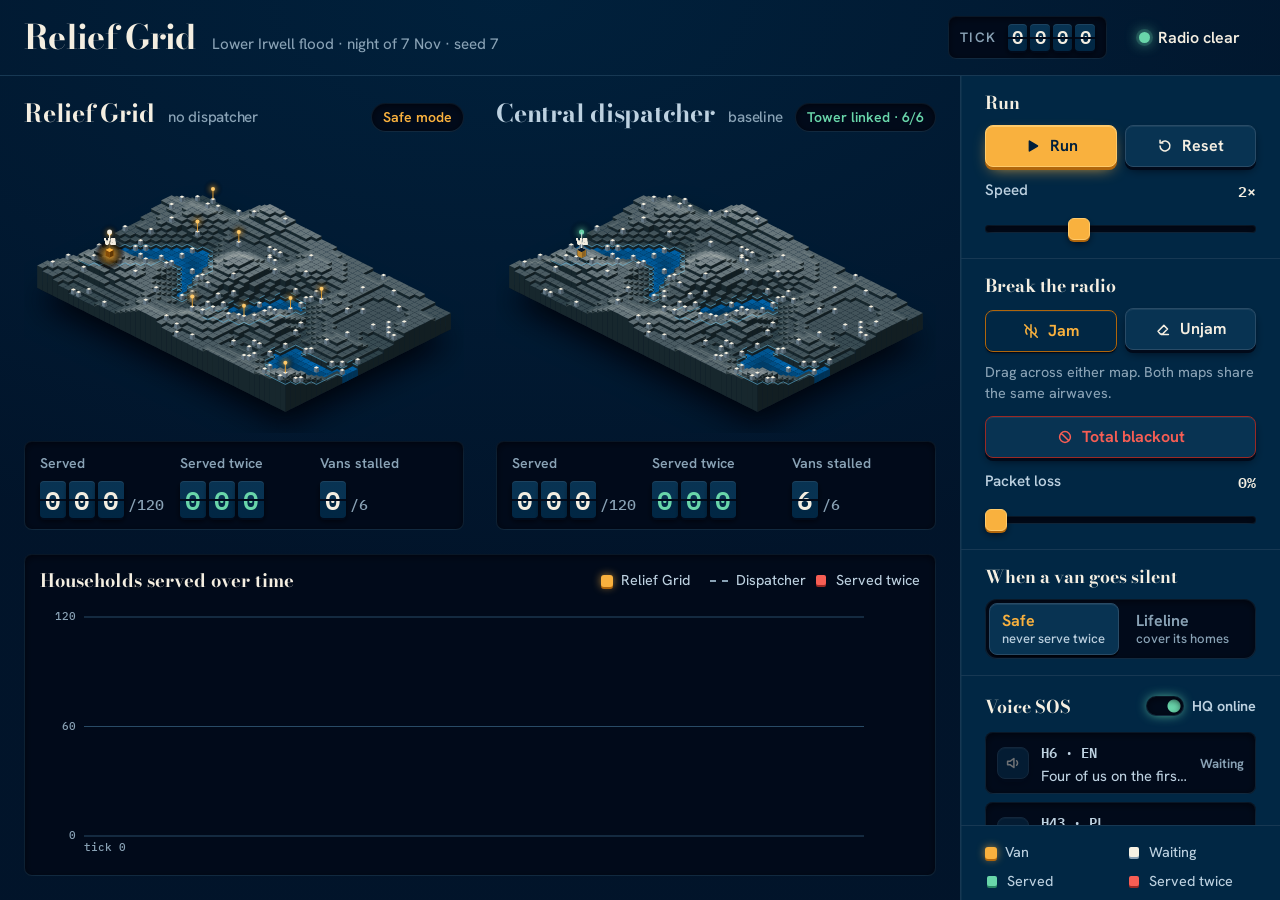
==== sim/index.html @ 95469092 "U1: night-atlas redesign, isometric relief-model maps, keycap controls Co-Authored-By: Claude Opus 5" ====
<!doctype html>
<html lang="en">
<head>
<meta charset="utf-8">
<meta name="viewport" content="width=device-width, initial-scale=1">
<title>Relief Grid</title>
<link rel="preconnect" href="https://fonts.googleapis.com">
<link rel="preconnect" href="https://fonts.gstatic.com" crossorigin>
<link rel="stylesheet" href="https://fonts.googleapis.com/css2?family=Bodoni+Moda:opsz,wght@6..96,600;6..96,700&family=Hanken+Grotesk:wght@400..700&family=IBM+Plex+Mono:wght@500;600&display=swap">
<link rel="stylesheet" href="style.css">
</head>
<body>
<svg width="0" height="0" style="position:absolute" aria-hidden="true">
  <symbol id="i-play" viewBox="0 0 20 20"><path d="M6 4.5v11l9-5.5z"/></symbol>
  <symbol id="i-pause" viewBox="0 0 20 20"><path d="M6 4.5v11M14 4.5v11"/></symbol>
  <symbol id="i-reset" viewBox="0 0 20 20"><path d="M4.5 10a5.5 5.5 0 1 0 1.6-3.9M4.5 3.5v3.2h3.2"/></symbol>
  <symbol id="i-jam" viewBox="0 0 20 20"><path d="M10 3v14M5.5 6.5a6 6 0 0 0 0 7M14.5 6.5a6 6 0 0 1 0 7M3 3l14 14"/></symbol>
  <symbol id="i-erase" viewBox="0 0 20 20"><path d="M8 16h8M4.5 12.5 11 6l4 4-5.5 5.5H7z"/></symbol>
  <symbol id="i-blackout" viewBox="0 0 20 20"><path d="M10 4a6 6 0 1 0 0 12 6 6 0 0 0 0-12zM5.8 5.8l8.4 8.4"/></symbol>
  <symbol id="i-voice" viewBox="0 0 20 20"><path d="M4 8v4h3l4 3V5L7 8zM14 7.5a3.5 3.5 0 0 1 0 5"/></symbol>
</svg>

<header class="bar">
  <div class="brand">
    <h1>Relief Grid</h1>
    <p class="plate">Lower Irwell flood · night of 7 Nov · <span id="seedLabel">seed 7</span></p>
  </div>
  <div class="clock" aria-live="off">
    <span class="clock-label">Tick</span>
    <span class="flap" id="flapT" data-digits="4"></span>
  </div>
  <div class="radio-state" id="radioState" data-state="ok">
    <span class="dot" aria-hidden="true"></span><span id="radioText">Radio clear</span>
  </div>
</header>

<main class="room">
  <section class="boards" aria-label="Side-by-side comparison">
    <figure class="board" data-side="ours">
      <figcaption>
        <h2>Relief Grid <span class="sub">no dispatcher</span></h2>
        <span class="chip" id="oursMode">Safe mode</span>
      </figcaption>
      <div class="stage"><canvas id="mapOurs" aria-label="Map: our vans, each deciding alone"></canvas></div>
      <dl class="readout">
        <div><dt>Served</dt><dd><span class="flap" id="oServed" data-digits="3"></span><span class="of">/120</span></dd></div>
        <div class="dbl"><dt>Served twice</dt><dd><span class="flap" id="oDouble" data-digits="3"></span></dd></div>
        <div><dt>Vans stalled</dt><dd><span class="flap" id="oIdle" data-digits="1"></span><span class="of">/6</span></dd></div>
      </dl>
    </figure>

    <figure class="board" data-side="dispatcher">
      <figcaption>
        <h2>Central dispatcher <span class="sub">baseline</span></h2>
        <span class="chip quiet" id="dispState">Tower linked</span>
      </figcaption>
      <div class="stage"><canvas id="mapDisp" aria-label="Map: dispatcher vans, waiting for orders from the base tower"></canvas></div>
      <dl class="readout">
        <div><dt>Served</dt><dd><span class="flap" id="dServed" data-digits="3"></span><span class="of">/120</span></dd></div>
        <div class="dbl"><dt>Served twice</dt><dd><span class="flap" id="dDouble" data-digits="3"></span></dd></div>
        <div><dt>Vans stalled</dt><dd><span class="flap" id="dIdle" data-digits="1"></span><span class="of">/6</span></dd></div>
      </dl>
    </figure>

    <figure class="trend">
      <figcaption>
        <h2>Households served over time</h2>
        <span class="trend-key"><i class="k van"></i>Relief Grid <i class="k disp"></i>Dispatcher <i class="k twice"></i>Served twice</span>
      </figcaption>
      <div class="trend-stage"><canvas id="trend" aria-label="Line chart of households served over time, both systems"></canvas></div>
    </figure>
  </section>

  <aside class="rail" aria-label="Controls">
    <section class="group">
      <h3>Run</h3>
      <div class="row">
        <button class="btn primary" id="btnPlay" aria-pressed="false"><svg><use href="#i-play"/></svg><span>Run</span></button>
        <button class="btn" id="btnReset"><svg><use href="#i-reset"/></svg><span>Reset</span></button>
      </div>
      <label class="field" for="speed">Speed <output id="speedOut">2×</output></label>
      <input type="range" id="speed" min="1" max="4" step="1" value="2">
    </section>

    <section class="group">
      <h3>Break the radio</h3>
      <div class="row tools" role="radiogroup" aria-label="Brush">
        <button class="btn tool" id="toolJam" role="radio" aria-checked="true"><svg><use href="#i-jam"/></svg><span>Jam</span></button>
        <button class="btn tool" id="toolErase" role="radio" aria-checked="false"><svg><use href="#i-erase"/></svg><span>Unjam</span></button>
      </div>
      <p class="hint">Drag across either map. Both maps share the same airwaves.</p>
      <button class="btn danger wide" id="btnBlackout" aria-pressed="false"><svg><use href="#i-blackout"/></svg><span>Total blackout</span></button>
      <label class="field" for="loss">Packet loss <output id="lossOut">0%</output></label>
      <input type="range" id="loss" min="0" max="100" step="5" value="0">
    </section>

    <section class="group">
      <h3>When a van goes silent</h3>
      <div class="seg" role="radiogroup" aria-label="Mode">
        <button role="radio" aria-checked="true" id="modeSafe">Safe<small>never serve twice</small></button>
        <button role="radio" aria-checked="false" id="modeLife">Lifeline<small>cover its homes</small></button>
      </div>
    </section>

    <section class="group grow">
      <div class="head-row">
        <h3>Voice SOS</h3>
        <button class="switch" id="hqSwitch" role="switch" aria-checked="true"><span>HQ online</span></button>
      </div>
      <ol class="sos" id="sosList"></ol>
    </section>

    <section class="group legend" aria-label="Legend">
      <ul>
        <li><i class="k van"></i>Van</li>
        <li><i class="k home"></i>Waiting</li>
        <li><i class="k done"></i>Served</li>
        <li><i class="k twice"></i>Served twice</li>
        <li><i class="k link"></i>Radio link</li>
        <li><i class="k jam"></i>Jammed</li>
      </ul>
    </section>
  </aside>
</main>

<script type="module" src="ui.js"></script>
</body>
</html>
---- sim/style.css ----
/* Relief Grid · night operations console
   World: a relief model of the flood lit on a night desk. Prussian-blue atlas paper, lantern amber,
   hardware you press (keycaps, rocker, recessed split-flap housings). DNA from our Lanterne site.
   Layout: two comparison boards side by side, a control rail on the right; stacks on narrow screens. */
:root {
  --night:     oklch(19% 0.052 252);
  --paper:     oklch(24% 0.064 248);
  --panel:     oklch(26.5% 0.068 247);
  --panel-2:   oklch(31% 0.072 246);
  --housing:   oklch(14.5% 0.04 252);
  --shade:     oklch(9% 0.03 252);
  --rule:      oklch(40% 0.06 244);
  --rule-2:    oklch(33% 0.062 246);
  --ink:       oklch(95% 0.018 85);
  --ink-2:     oklch(85% 0.03 240);
  --ink-3:     oklch(70% 0.04 240);
  --water:     oklch(49% 0.14 246);
  --water-hi:  oklch(74% 0.1 230);
  --land:      oklch(31% 0.03 225);
  --land-hi:   oklch(96% 0.02 90);
  --amber:     oklch(81% 0.15 75);
  --amber-2:   oklch(87% 0.13 80);
  --amber-lo:  oklch(58% 0.13 62);
  --amber-ink: oklch(23% 0.07 245);
  --served:    oklch(80% 0.12 165);
  --danger:    oklch(68% 0.19 27);
  --danger-lo: oklch(46% 0.15 27);
  --link:      oklch(88% 0.06 220);
  --focus:     oklch(86% 0.16 80);

  --font-display: "Bodoni Moda", "Didot", ui-serif, serif;
  --font-ui: "Hanken Grotesk", system-ui, sans-serif;
  --font-data: "IBM Plex Mono", ui-monospace, Consolas, monospace;

  --space-1: 4px; --space-2: 8px; --space-3: 12px; --space-4: 16px; --space-5: 24px; --space-6: 32px;
  --radius: 8px;
  --ease-out: cubic-bezier(0.16, 1, 0.3, 1);
  --key-edge: 0 3px 0 var(--housing), 0 5px 12px -4px var(--shade);
  --key-edge-down: 0 1px 0 var(--housing), 0 2px 4px -2px var(--shade);
  --well: inset 0 2px 8px var(--shade), inset 0 0 0 1px var(--rule-2);
  color-scheme: dark;
}

* { box-sizing: border-box; }
html, body { height: 100%; overflow-x: clip; }
body {
  margin: 0;
  background: radial-gradient(120% 90% at 40% 0%, var(--paper), var(--night) 70%) fixed, var(--night);
  color: var(--ink);
  font: 450 16px/1.45 var(--font-ui);
  font-variant-numeric: tabular-nums;
  display: grid;
  grid-template-rows: auto 1fr;
  -webkit-font-smoothing: antialiased;
}
::selection { background: var(--amber); color: var(--amber-ink); }
:focus-visible { outline: 2px solid var(--focus); outline-offset: 3px; }
* { scrollbar-color: var(--rule) transparent; scrollbar-width: thin; }
h1, h2, h3 { margin: 0; font-style: normal; text-wrap: balance; }

/* ── Top bar ─────────────────────────────── */
.bar {
  display: flex; align-items: center; gap: var(--space-6);
  padding: var(--space-4) var(--space-5);
  border-bottom: 1px solid var(--rule-2);
}
.brand { display: flex; align-items: baseline; gap: var(--space-2) var(--space-4); flex-wrap: wrap; margin-right: auto; min-width: 0; }
.brand h1 { font: 700 2.1rem/1 var(--font-display); letter-spacing: -0.02em; }
.plate { margin: 0; color: var(--ink-3); font-size: 0.95rem; }
.clock {
  display: flex; align-items: center; gap: var(--space-3);
  padding: var(--space-2) var(--space-3); border-radius: var(--radius);
  background: var(--housing); box-shadow: var(--well);
}
.clock-label { color: var(--ink-3); font-size: 0.85rem; font-weight: 600; letter-spacing: 0.08em; text-transform: uppercase; }
.radio-state { display: flex; align-items: center; gap: var(--space-2); font-weight: 600; min-width: 13ch; }
/* A lamp, lit from inside. */
.radio-state .dot { width: 11px; height: 11px; border-radius: 50%; background: var(--served); box-shadow: 0 0 0 3px oklch(80% 0.12 165 / 0.18), 0 0 14px var(--served); }
.radio-state[data-state="jam"] .dot { background: var(--amber); box-shadow: 0 0 0 3px oklch(81% 0.15 75 / 0.2), 0 0 14px var(--amber); }
.radio-state[data-state="dead"] .dot { background: var(--danger); box-shadow: 0 0 0 3px oklch(68% 0.19 27 / 0.25), 0 0 14px var(--danger); }

/* ── Split-flap numerals: hinged tiles in a recessed housing ── */
.flap { display: inline-flex; gap: 3px; font: 600 1.6rem/1 var(--font-data); perspective: 6em; }
.flap b {
  position: relative; display: inline-grid; place-items: center;
  width: 1.02em; height: 1.42em; border-radius: 4px; font-weight: 600;
  color: var(--ink);
  background: linear-gradient(var(--panel-2) 0 50%, var(--panel) 50% 100%);
  box-shadow: inset 0 1px 0 oklch(100% 0 0 / 0.08), 0 2px 0 var(--housing), 0 3px 6px var(--shade);
  transform-origin: 50% 50%;
}
.flap b::after { content: ""; position: absolute; left: 0; right: 0; top: calc(50% - 1px); height: 2px; background: var(--housing); }
.flap b.turn { animation: flip 300ms var(--ease-out); }
@keyframes flip {
  0%   { transform: rotateX(80deg); filter: brightness(0.55); }
  100% { transform: rotateX(0); filter: brightness(1); }
}
.clock .flap { font-size: 1.2rem; }

/* ── Room layout ─────────────────────────── */
.room { display: grid; grid-template-columns: minmax(0, 1fr) 320px; min-height: 0; }
.boards {
  display: grid; grid-template-columns: repeat(2, minmax(0, 1fr));
  grid-template-rows: auto minmax(170px, 1fr);
  gap: var(--space-5) var(--space-6); padding: var(--space-5); min-height: 0;
}
.board { margin: 0; display: flex; flex-direction: column; gap: var(--space-2); min-width: 0; }
.board figcaption { display: flex; align-items: baseline; justify-content: space-between; gap: var(--space-3); flex-wrap: wrap; }
.board h2 { font: 700 1.55rem/1.1 var(--font-display); letter-spacing: -0.01em; }
.board h2 .sub { font: 500 0.95rem var(--font-ui); color: var(--ink-3); margin-left: var(--space-2); }
.board[data-side="dispatcher"] h2 { color: var(--ink-2); }

.chip {
  font-weight: 600; font-size: 0.88rem; white-space: nowrap;
  padding: 4px 12px; border-radius: 999px;
  background: var(--housing); box-shadow: var(--well); color: var(--amber);
}
.chip.quiet { color: var(--served); }
.chip.bad { color: var(--danger); }

/* The map is a relief model standing on the desk; the canvas draws its own depth. */
.stage { position: relative; aspect-ratio: 3 / 2; max-width: 100%; }
.stage canvas { display: block; width: 100%; height: 100%; cursor: crosshair; touch-action: none; }

.readout {
  display: grid; grid-template-columns: repeat(3, minmax(0, 1fr)); gap: var(--space-3); margin: 0;
  padding: var(--space-3) var(--space-4); border-radius: var(--radius);
  background: var(--housing); box-shadow: var(--well);
}
.readout div { display: flex; flex-direction: column; gap: var(--space-2); min-width: 0; }
.readout dt { color: var(--ink-3); font-size: 0.88rem; font-weight: 600; }
.readout dd { margin: 0; display: flex; align-items: baseline; gap: var(--space-1); }
.readout .of { font: 500 0.95rem var(--font-data); color: var(--ink-3); }
.readout .dbl dd .flap b { color: var(--served); }
.readout .dbl.hot dd .flap b { color: var(--danger); }

.trend {
  grid-column: 1 / -1; margin: 0; display: flex; flex-direction: column; gap: var(--space-3); min-height: 0;
  padding: var(--space-4); border-radius: var(--radius); background: var(--housing); box-shadow: var(--well);
}
.trend figcaption { display: flex; align-items: baseline; justify-content: space-between; gap: var(--space-3); flex-wrap: wrap; }
.trend h2 { font: 700 1.15rem/1.1 var(--font-display); }
.trend-key { display: flex; align-items: center; gap: var(--space-2); flex-wrap: wrap; color: var(--ink-2); font-size: 0.9rem; }
.trend-key .k { margin-left: var(--space-3); }
.trend-stage { flex: 1; min-height: 120px; }
.trend-stage canvas { display: block; width: 100%; height: 100%; }

/* ── Rail: the control desk ──────────────── */
.rail {
  border-left: 1px solid var(--rule-2);
  background: var(--panel);
  box-shadow: inset 1px 0 0 oklch(100% 0 0 / 0.04);
  display: flex; flex-direction: column; min-height: 0; overflow-y: auto;
}
.group { padding: var(--space-4) var(--space-5); border-bottom: 1px solid var(--rule-2); display: flex; flex-direction: column; gap: var(--space-3); }
.group.grow { flex: 1 1 0; min-height: 150px; overflow-y: auto; }
.group.legend { flex: none; }
.group h3 { font: 700 1.1rem/1.2 var(--font-display); }
.row { display: flex; gap: var(--space-2); }
.head-row { display: flex; align-items: center; justify-content: space-between; gap: var(--space-2); }
.hint { margin: 0; color: var(--ink-3); font-size: 0.9rem; }

/* Keycaps: raised, with a hard bottom edge; they travel down when pressed. */
.btn {
  display: inline-flex; align-items: center; justify-content: center; gap: var(--space-2);
  flex: 1; min-height: 42px; padding: 0 var(--space-3);
  font: 650 1rem/1 var(--font-ui); white-space: nowrap;
  color: var(--ink); background: var(--panel-2);
  border: 1px solid var(--rule); border-radius: var(--radius);
  box-shadow: inset 0 1px 0 oklch(100% 0 0 / 0.07), var(--key-edge);
  cursor: pointer;
  transition: transform 70ms var(--ease-out), box-shadow 70ms var(--ease-out), background-color 120ms var(--ease-out), color 120ms var(--ease-out);
}
.btn svg { width: 18px; height: 18px; fill: none; stroke: currentColor; stroke-width: 1.7; stroke-linecap: round; stroke-linejoin: round; }
.btn:hover { background: oklch(34% 0.074 246); }
.btn:active, .btn[aria-checked="true"], .btn[aria-pressed="true"] { transform: translateY(2px); box-shadow: inset 0 1px 0 oklch(100% 0 0 / 0.05), var(--key-edge-down); }
.btn:disabled { opacity: 0.45; cursor: not-allowed; transform: none; }
.btn.wide { flex: none; width: 100%; }
.btn.primary { background: var(--amber); color: var(--amber-ink); border-color: var(--amber-2); box-shadow: inset 0 1px 0 var(--amber-2), 0 3px 0 var(--amber-lo), 0 6px 16px -6px var(--amber); }
.btn.primary svg { fill: currentColor; }
.btn.primary:hover { background: var(--amber-2); }
.btn.primary[aria-pressed="true"] { box-shadow: inset 0 1px 0 var(--amber-2), 0 1px 0 var(--amber-lo), 0 0 18px -4px var(--amber); }
.btn.tool[aria-checked="true"] { color: var(--amber); border-color: var(--amber-lo); background: var(--panel); }
.btn.danger { color: var(--danger); border-color: var(--danger-lo); }
.btn.danger:hover { background: oklch(30% 0.08 20); }
.btn.danger[aria-pressed="true"] { background: var(--danger); color: var(--ink); border-color: var(--danger); box-shadow: 0 1px 0 var(--danger-lo), 0 0 20px -4px var(--danger); }

.field { display: flex; justify-content: space-between; color: var(--ink-2); font-size: 0.95rem; font-weight: 550; }
.field output { font: 600 0.95rem var(--font-data); color: var(--ink); }
/* Sliders: a recessed slot with a keycap knob. */
input[type="range"] { -webkit-appearance: none; appearance: none; width: 100%; height: 26px; margin: 0; background: transparent; cursor: pointer; }
input[type="range"]::-webkit-slider-runnable-track { height: 8px; border-radius: 99px; background: var(--housing); box-shadow: var(--well); }
input[type="range"]::-moz-range-track { height: 8px; border-radius: 99px; background: var(--housing); box-shadow: var(--well); }
input[type="range"]::-webkit-slider-thumb { -webkit-appearance: none; width: 22px; height: 22px; margin-top: -7px; border-radius: 6px; background: var(--amber); border: 1px solid var(--amber-2); box-shadow: 0 2px 0 var(--amber-lo), 0 4px 10px -2px var(--shade); }
input[type="range"]::-moz-range-thumb { width: 22px; height: 22px; border-radius: 6px; background: var(--amber); border: 1px solid var(--amber-2); box-shadow: 0 2px 0 var(--amber-lo); }

/* Mode: a rocker in a well; the chosen side stands up. */
.seg { display: grid; grid-template-columns: 1fr 1fr; gap: 4px; padding: 4px; border-radius: calc(var(--radius) + 4px); background: var(--housing); box-shadow: var(--well); }
.seg button {
  display: flex; flex-direction: column; align-items: flex-start; gap: 2px;
  padding: var(--space-2) var(--space-3); text-align: left; border-radius: var(--radius);
  font: 650 1rem/1.1 var(--font-ui); color: var(--ink-3);
  background: transparent; border: 1px solid transparent; cursor: pointer;
  transition: background-color 140ms var(--ease-out), color 140ms var(--ease-out), box-shadow 140ms var(--ease-out);
}
.seg small { font-weight: 500; font-size: 0.82rem; color: var(--ink-3); }
.seg button:hover { color: var(--ink-2); }
.seg button[aria-checked="true"] { background: var(--panel-2); border-color: var(--rule); color: var(--amber); box-shadow: inset 0 1px 0 oklch(100% 0 0 / 0.07), 0 2px 0 var(--shade); }
.seg button[aria-checked="true"] small { color: var(--ink-2); }

.switch {
  display: inline-flex; align-items: center; gap: var(--space-2);
  font: 650 0.9rem var(--font-ui); color: var(--ink-2);
  background: none; border: 0; cursor: pointer; padding: 4px 0;
}
.switch::before {
  content: ""; width: 38px; height: 20px; border-radius: 999px; flex: none;
  background: var(--housing) radial-gradient(circle at 10px 50%, var(--ink-3) 6px, transparent 7px);
  box-shadow: var(--well);
  transition: background 160ms var(--ease-out);
}
.switch[aria-checked="true"]::before { background: var(--housing) radial-gradient(circle at 28px 50%, var(--served) 6px, transparent 7px); box-shadow: var(--well), 0 0 12px -2px var(--served); }
.switch[aria-checked="false"] span { color: var(--danger); }

.sos { list-style: none; margin: 0; padding: 0; display: flex; flex-direction: column; gap: var(--space-2); }
.sos li {
  display: grid; grid-template-columns: auto minmax(0, 1fr) auto; align-items: center; gap: var(--space-2) var(--space-3);
  padding: var(--space-2) var(--space-3); border-radius: var(--radius);
  background: var(--housing); box-shadow: var(--well);
}
.sos .who { font: 600 0.88rem var(--font-data); color: var(--ink-2); }
.sos .line { display: block; font-size: 0.92rem; color: var(--ink-2); overflow: hidden; text-overflow: ellipsis; white-space: nowrap; }
.sos .state { font-weight: 650; font-size: 0.82rem; white-space: nowrap; }
.sos .state[data-s="waiting"] { color: var(--ink-3); }
.sos .state[data-s="carried"] { color: var(--amber); }
.sos .state[data-s="at_hq"] { color: var(--link); }
.sos .state[data-s="replied"] { color: var(--served); }
.sos .play { width: 32px; height: 32px; padding: 0; flex: none; min-height: 0; }
.sos .empty { grid-template-columns: 1fr; color: var(--ink-3); background: none; box-shadow: none; padding: 0; }

.legend ul { list-style: none; margin: 0; padding: 0; display: grid; grid-template-columns: 1fr 1fr; gap: var(--space-2) var(--space-3); font-size: 0.9rem; color: var(--ink-2); }
.legend li { display: flex; align-items: center; gap: var(--space-2); }
.k { width: 14px; height: 14px; flex: none; display: inline-block; }
/* Legend swatches are tiny blocks, matching the extruded marks on the map. */
.k.van { width: 12px; height: 12px; border-radius: 3px; background: var(--amber); box-shadow: 0 2px 0 var(--amber-lo), 0 0 10px -1px var(--amber); }
.k.home, .k.done, .k.twice { width: 10px; height: 10px; margin: 1px 2px 3px; border-radius: 2px; }
.k.home { background: var(--land-hi); box-shadow: 0 2px 0 var(--ink-3); }
.k.done { background: var(--served); box-shadow: 0 2px 0 oklch(55% 0.1 165); }
.k.twice { background: var(--danger); box-shadow: 0 2px 0 var(--danger-lo); }
.k.link { height: 0; border-top: 2px dashed var(--link); }
.k.disp { height: 0; border-top: 2px dashed var(--ink-3); width: 18px; }
.k.jam { border-radius: 3px; background: var(--danger-lo); box-shadow: inset 0 0 0 1px var(--danger); }

/* ── Narrow screens: stack ───────────────── */
@media (max-width: 1100px) {
  .room { grid-template-columns: minmax(0, 1fr); }
  .rail { border-left: 0; border-top: 1px solid var(--rule-2); overflow: visible; }
  html, body { height: auto; }
  .boards { grid-template-rows: none; min-height: auto; }
  .trend-stage { flex: none; height: 200px; }
}
@media (max-width: 760px) {
  .boards { grid-template-columns: minmax(0, 1fr); padding: var(--space-4); }
  .bar { flex-wrap: wrap; gap: var(--space-3); padding: var(--space-3) var(--space-4); }
  .brand h1 { font-size: 1.8rem; }
  .group { padding: var(--space-4); }
  .flap { font-size: 1.3rem; }
  .readout { padding: var(--space-3); gap: var(--space-2); grid-template-columns: 1.3fr 1fr 0.7fr; }
  .readout .flap { font-size: 1.05rem; gap: 2px; }
  .readout .of { font-size: 0.8rem; }
}
@media (prefers-reduced-motion: reduce) {
  .flap b.turn { animation: none; }
  * { transition-duration: 1ms !important; }
}
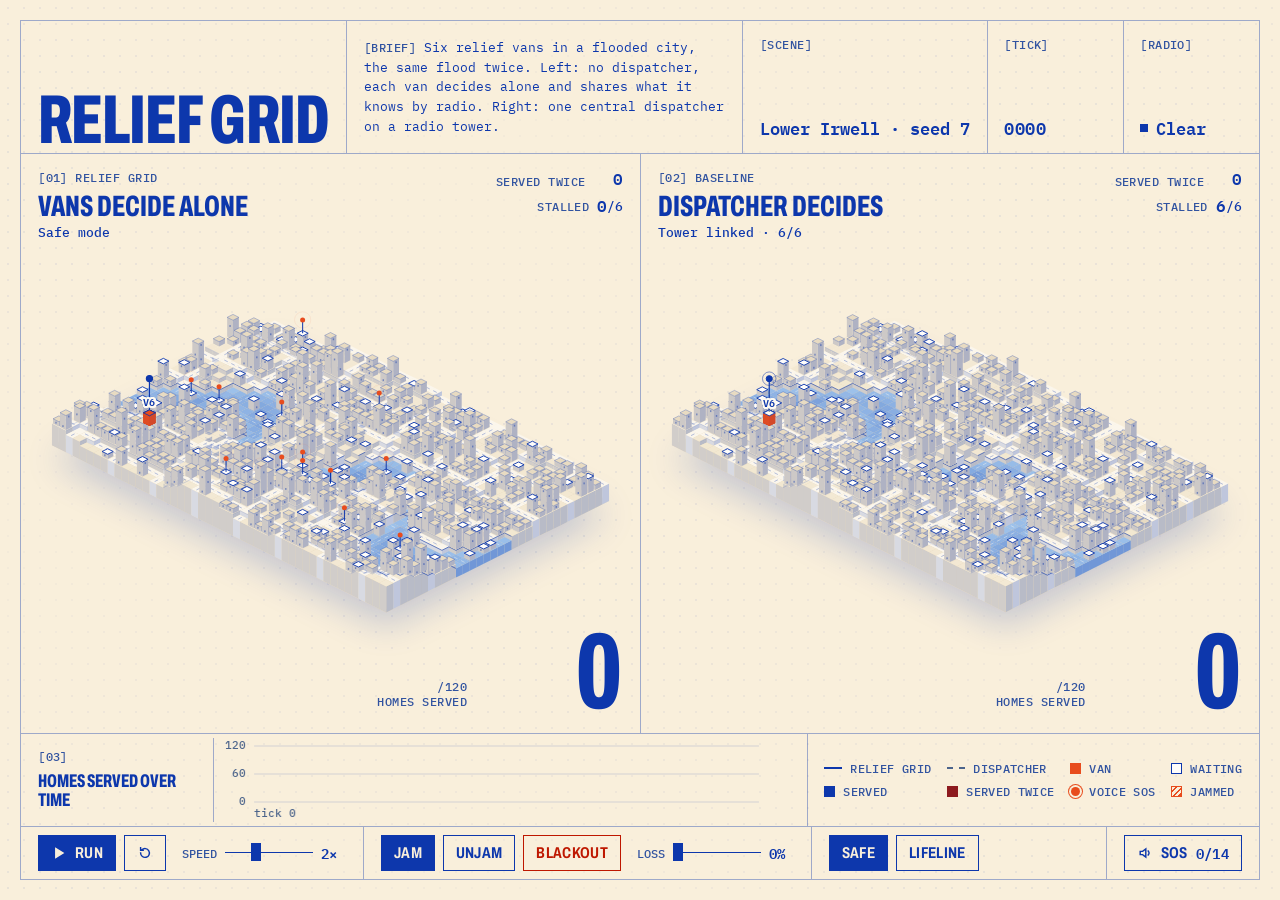
==== commit 9288e76d: "U1: ops-sheet redesign on cream paper, city map in ink - One printed sheet of hairline cells: wordma" ====
--- a/sim/index.html
+++ b/sim/index.html
@@ -6,7 +6,7 @@
 <title>Relief Grid</title>
 <link rel="preconnect" href="https://fonts.googleapis.com">
 <link rel="preconnect" href="https://fonts.gstatic.com" crossorigin>
-<link rel="stylesheet" href="https://fonts.googleapis.com/css2?family=Bodoni+Moda:opsz,wght@6..96,600;6..96,700&family=Hanken+Grotesk:wght@400..700&family=IBM+Plex+Mono:wght@500;600&display=swap">
+<link rel="stylesheet" href="https://fonts.googleapis.com/css2?family=Archivo:wdth,wght@62..125,400..800&family=IBM+Plex+Mono:wght@400;500;600&display=swap">
 <link rel="stylesheet" href="style.css">
 </head>
 <body>
@@ -14,114 +14,102 @@
   <symbol id="i-play" viewBox="0 0 20 20"><path d="M6 4.5v11l9-5.5z"/></symbol>
   <symbol id="i-pause" viewBox="0 0 20 20"><path d="M6 4.5v11M14 4.5v11"/></symbol>
   <symbol id="i-reset" viewBox="0 0 20 20"><path d="M4.5 10a5.5 5.5 0 1 0 1.6-3.9M4.5 3.5v3.2h3.2"/></symbol>
-  <symbol id="i-jam" viewBox="0 0 20 20"><path d="M10 3v14M5.5 6.5a6 6 0 0 0 0 7M14.5 6.5a6 6 0 0 1 0 7M3 3l14 14"/></symbol>
-  <symbol id="i-erase" viewBox="0 0 20 20"><path d="M8 16h8M4.5 12.5 11 6l4 4-5.5 5.5H7z"/></symbol>
-  <symbol id="i-blackout" viewBox="0 0 20 20"><path d="M10 4a6 6 0 1 0 0 12 6 6 0 0 0 0-12zM5.8 5.8l8.4 8.4"/></symbol>
   <symbol id="i-voice" viewBox="0 0 20 20"><path d="M4 8v4h3l4 3V5L7 8zM14 7.5a3.5 3.5 0 0 1 0 5"/></symbol>
 </svg>
 
-<header class="bar">
-  <div class="brand">
-    <h1>Relief Grid</h1>
-    <p class="plate">Lower Irwell flood · night of 7 Nov · <span id="seedLabel">seed 7</span></p>
-  </div>
-  <div class="clock" aria-live="off">
-    <span class="clock-label">Tick</span>
-    <span class="flap" id="flapT" data-digits="4"></span>
-  </div>
-  <div class="radio-state" id="radioState" data-state="ok">
-    <span class="dot" aria-hidden="true"></span><span id="radioText">Radio clear</span>
-  </div>
-</header>
+<canvas id="bg" aria-hidden="true"></canvas>
 
-<main class="room">
-  <section class="boards" aria-label="Side-by-side comparison">
-    <figure class="board" data-side="ours">
-      <figcaption>
-        <h2>Relief Grid <span class="sub">no dispatcher</span></h2>
-        <span class="chip" id="oursMode">Safe mode</span>
-      </figcaption>
-      <div class="stage"><canvas id="mapOurs" aria-label="Map: our vans, each deciding alone"></canvas></div>
-      <dl class="readout">
-        <div><dt>Served</dt><dd><span class="flap" id="oServed" data-digits="3"></span><span class="of">/120</span></dd></div>
-        <div class="dbl"><dt>Served twice</dt><dd><span class="flap" id="oDouble" data-digits="3"></span></dd></div>
-        <div><dt>Vans stalled</dt><dd><span class="flap" id="oIdle" data-digits="1"></span><span class="of">/6</span></dd></div>
-      </dl>
-    </figure>
+<!-- One printed sheet of hairline cells: masthead, two maps of the same flood, the trend, the controls. -->
+<div class="sheet">
+  <header class="mast">
+    <h1 class="mark" id="mark">Relief Grid</h1>
+    <p class="brief"><span class="tag">[Brief]</span> Six relief vans in a flooded city, the same flood twice. Left: no dispatcher, each van decides alone and shares what it knows by radio. Right: one central dispatcher on a radio tower.</p>
+    <dl class="meta">
+      <div><dt class="tag">[Scene]</dt><dd>Lower Irwell · <span id="seedLabel">seed 7</span></dd></div>
+      <div><dt class="tag">[Tick]</dt><dd><span class="flap" id="flapT" data-digits="4"></span></dd></div>
+      <div><dt class="tag">[Radio]</dt><dd class="radio-state" id="radioState" data-state="ok"><span class="dot" aria-hidden="true"></span><span id="radioText">Clear</span></dd></div>
+    </dl>
+  </header>
 
-    <figure class="board" data-side="dispatcher">
-      <figcaption>
-        <h2>Central dispatcher <span class="sub">baseline</span></h2>
-        <span class="chip quiet" id="dispState">Tower linked</span>
-      </figcaption>
-      <div class="stage"><canvas id="mapDisp" aria-label="Map: dispatcher vans, waiting for orders from the base tower"></canvas></div>
-      <dl class="readout">
-        <div><dt>Served</dt><dd><span class="flap" id="dServed" data-digits="3"></span><span class="of">/120</span></dd></div>
-        <div class="dbl"><dt>Served twice</dt><dd><span class="flap" id="dDouble" data-digits="3"></span></dd></div>
-        <div><dt>Vans stalled</dt><dd><span class="flap" id="dIdle" data-digits="1"></span><span class="of">/6</span></dd></div>
-      </dl>
-    </figure>
-
-    <figure class="trend">
-      <figcaption>
-        <h2>Households served over time</h2>
-        <span class="trend-key"><i class="k van"></i>Relief Grid <i class="k disp"></i>Dispatcher <i class="k twice"></i>Served twice</span>
-      </figcaption>
-      <div class="trend-stage"><canvas id="trend" aria-label="Line chart of households served over time, both systems"></canvas></div>
-    </figure>
-  </section>
-
-  <aside class="rail" aria-label="Controls">
-    <section class="group">
-      <h3>Run</h3>
-      <div class="row">
-        <button class="btn primary" id="btnPlay" aria-pressed="false"><svg><use href="#i-play"/></svg><span>Run</span></button>
-        <button class="btn" id="btnReset"><svg><use href="#i-reset"/></svg><span>Reset</span></button>
-      </div>
-      <label class="field" for="speed">Speed <output id="speedOut">2×</output></label>
-      <input type="range" id="speed" min="1" max="4" step="1" value="2">
+  <main class="plate" aria-label="Side-by-side comparison">
+    <section class="board" data-side="ours">
+      <canvas id="mapOurs" aria-label="City map: our vans, each deciding alone"></canvas>
+      <header class="annot tl">
+        <p class="tag">[01] Relief Grid</p>
+        <h2>Vans decide alone</h2>
+        <p class="state" id="oursMode">Safe mode</p>
+      </header>
+      <p class="annot tr small-tally">
+        <span class="dbl"><span class="tag">Served twice</span> <span class="flap" id="oDouble" data-digits="3" data-pad=" "></span></span>
+        <span><span class="tag">Stalled</span> <span class="flap" id="oIdle" data-digits="1"></span>/6</span>
+      </p>
+      <p class="annot br tally"><span class="flap big" id="oServed" data-digits="3" data-pad=" "></span><span class="unit">/120<br>homes served</span></p>
     </section>
 
-    <section class="group">
-      <h3>Break the radio</h3>
-      <div class="row tools" role="radiogroup" aria-label="Brush">
-        <button class="btn tool" id="toolJam" role="radio" aria-checked="true"><svg><use href="#i-jam"/></svg><span>Jam</span></button>
-        <button class="btn tool" id="toolErase" role="radio" aria-checked="false"><svg><use href="#i-erase"/></svg><span>Unjam</span></button>
-      </div>
-      <p class="hint">Drag across either map. Both maps share the same airwaves.</p>
-      <button class="btn danger wide" id="btnBlackout" aria-pressed="false"><svg><use href="#i-blackout"/></svg><span>Total blackout</span></button>
-      <label class="field" for="loss">Packet loss <output id="lossOut">0%</output></label>
-      <input type="range" id="loss" min="0" max="100" step="5" value="0">
+    <section class="board" data-side="dispatcher">
+      <canvas id="mapDisp" aria-label="City map: dispatcher vans, waiting for orders from the base tower"></canvas>
+      <header class="annot tl">
+        <p class="tag">[02] Baseline</p>
+        <h2>Dispatcher decides</h2>
+        <p class="state" id="dispState">Tower linked</p>
+      </header>
+      <p class="annot tr small-tally">
+        <span class="dbl"><span class="tag">Served twice</span> <span class="flap" id="dDouble" data-digits="3" data-pad=" "></span></span>
+        <span><span class="tag">Stalled</span> <span class="flap" id="dIdle" data-digits="1"></span>/6</span>
+      </p>
+      <p class="annot br tally"><span class="flap big" id="dServed" data-digits="3" data-pad=" "></span><span class="unit">/120<br>homes served</span></p>
     </section>
+  </main>
 
-    <section class="group">
-      <h3>When a van goes silent</h3>
-      <div class="seg" role="radiogroup" aria-label="Mode">
-        <button role="radio" aria-checked="true" id="modeSafe">Safe<small>never serve twice</small></button>
-        <button role="radio" aria-checked="false" id="modeLife">Lifeline<small>cover its homes</small></button>
-      </div>
-    </section>
+  <figure class="trend">
+    <figcaption><span class="tag">[03]</span> Homes served over time</figcaption>
+    <canvas id="trend" aria-label="Line chart of homes served over time, both systems"></canvas>
+    <ul class="legend" aria-label="Legend">
+      <li><i class="k line-ours"></i>Relief Grid</li>
+      <li><i class="k line-disp"></i>Dispatcher</li>
+      <li><i class="k van"></i>Van</li>
+      <li><i class="k home"></i>Waiting</li>
+      <li><i class="k done"></i>Served</li>
+      <li><i class="k twice"></i>Served twice</li>
+      <li><i class="k lamp"></i>Voice SOS</li>
+      <li><i class="k jam"></i>Jammed</li>
+    </ul>
+  </figure>
 
-    <section class="group grow">
-      <div class="head-row">
-        <h3>Voice SOS</h3>
-        <button class="switch" id="hqSwitch" role="switch" aria-checked="true"><span>HQ online</span></button>
-      </div>
-      <ol class="sos" id="sosList"></ol>
-    </section>
+  <nav class="strip" aria-label="Controls">
+    <div class="cell">
+      <span class="tag">[Run]</span>
+      <button class="key lead" id="btnPlay" aria-pressed="false"><svg><use href="#i-play"/></svg><span>Run</span><kbd>Space</kbd></button>
+      <button class="key" id="btnReset" aria-label="Reset"><svg><use href="#i-reset"/></svg><kbd>R</kbd></button>
+      <label class="slide" for="speed">Speed <input type="range" id="speed" min="1" max="4" step="1" value="2"><output id="speedOut">2×</output></label>
+    </div>
+    <div class="cell" role="radiogroup" aria-label="Brush: drag across either map">
+      <span class="tag">[Radio]</span>
+      <button class="key" id="toolJam" role="radio" aria-checked="true">Jam<kbd>J</kbd></button>
+      <button class="key" id="toolErase" role="radio" aria-checked="false">Unjam<kbd>E</kbd></button>
+      <button class="key danger" id="btnBlackout" aria-pressed="false"><span>Blackout</span><kbd>B</kbd></button>
+      <label class="slide" for="loss">Loss <input type="range" id="loss" min="0" max="100" step="5" value="0"><output id="lossOut">0%</output></label>
+    </div>
+    <div class="cell" role="radiogroup" aria-label="When a van goes silent">
+      <span class="tag">[Silent van]</span>
+      <button class="key" role="radio" aria-checked="true" id="modeSafe" title="Never serve twice; a silent van's homes wait">Safe</button>
+      <button class="key" role="radio" aria-checked="false" id="modeLife" title="Cover a silent van's homes; some may be served twice">Lifeline</button>
+    </div>
+    <div class="cell">
+      <span class="tag">[Voice]</span>
+      <button class="key" popovertarget="sosPanel"><svg><use href="#i-voice"/></svg>SOS <span class="count" id="sosCount">0</span></button>
+    </div>
+  </nav>
+</div>
 
-    <section class="group legend" aria-label="Legend">
-      <ul>
-        <li><i class="k van"></i>Van</li>
-        <li><i class="k home"></i>Waiting</li>
-        <li><i class="k done"></i>Served</li>
-        <li><i class="k twice"></i>Served twice</li>
-        <li><i class="k link"></i>Radio link</li>
-        <li><i class="k jam"></i>Jammed</li>
-      </ul>
-    </section>
-  </aside>
-</main>
+<section id="sosPanel" popover aria-label="Voice SOS notes">
+  <div class="head-row">
+    <h2><span class="tag">[Voice]</span> SOS notes</h2>
+    <button class="switch" id="hqSwitch" role="switch" aria-checked="true"><span>HQ online</span></button>
+  </div>
+  <p class="hint">Carried van to van, then to HQ for transcription and a spoken reply.</p>
+  <ol class="sos" id="sosList"></ol>
+</section>
 
 <script type="module" src="ui.js"></script>
 </body>
--- a/sim/style.css
+++ b/sim/style.css
@@ -1,275 +1,269 @@
-/* Relief Grid · night operations console
-   World: a relief model of the flood lit on a night desk. Prussian-blue atlas paper, lantern amber,
-   hardware you press (keycaps, rocker, recessed split-flap housings). DNA from our Lanterne site.
-   Layout: two comparison boards side by side, a control rail on the right; stacks on narrow screens. */
+/* Relief Grid · the ops sheet
+   Macrostructure: one printed sheet of hairline cells on cream paper. Cobalt ink for everything that is
+   structure or data, one vermilion signal for what needs eyes now (vans, jamming, a voice SOS).
+   Condensed Archivo for display, Plex Mono for labels and figures. Square corners, no shadows, no cards. */
 :root {
-  --night:     oklch(19% 0.052 252);
-  --paper:     oklch(24% 0.064 248);
-  --panel:     oklch(26.5% 0.068 247);
-  --panel-2:   oklch(31% 0.072 246);
-  --housing:   oklch(14.5% 0.04 252);
-  --shade:     oklch(9% 0.03 252);
-  --rule:      oklch(40% 0.06 244);
-  --rule-2:    oklch(33% 0.062 246);
-  --ink:       oklch(95% 0.018 85);
-  --ink-2:     oklch(85% 0.03 240);
-  --ink-3:     oklch(70% 0.04 240);
-  --water:     oklch(49% 0.14 246);
-  --water-hi:  oklch(74% 0.1 230);
-  --land:      oklch(31% 0.03 225);
-  --land-hi:   oklch(96% 0.02 90);
-  --amber:     oklch(81% 0.15 75);
-  --amber-2:   oklch(87% 0.13 80);
-  --amber-lo:  oklch(58% 0.13 62);
-  --amber-ink: oklch(23% 0.07 245);
-  --served:    oklch(80% 0.12 165);
-  --danger:    oklch(68% 0.19 27);
-  --danger-lo: oklch(46% 0.15 27);
-  --link:      oklch(88% 0.06 220);
-  --focus:     oklch(86% 0.16 80);
-
-  --font-display: "Bodoni Moda", "Didot", ui-serif, serif;
-  --font-ui: "Hanken Grotesk", system-ui, sans-serif;
+  --paper:     oklch(95.5% 0.028 85);
+  --paper-2:   oklch(92.5% 0.034 84);
+  --paper-3:   oklch(98.5% 0.012 85);
+  --ink:       oklch(40% 0.19 264);
+  --ink-2:     oklch(46% 0.13 264);
+  --ink-3:     oklch(50% 0.07 260);
+  --rule:      oklch(40% 0.19 264 / 0.38);
+  --rule-2:    oklch(40% 0.19 264 / 0.16);
+  --signal:    oklch(63% 0.2 36);
+  --signal-lo: oklch(50% 0.19 32);
+  --signal-tx: oklch(51% 0.2 32);
+  --twice:     oklch(42% 0.15 25);
+
+  /* Map */
+  --land:      oklch(93% 0.032 84);
+  --road:      oklch(97.5% 0.014 85);
+  --water:     oklch(80% 0.07 252);
+  --bldg:      oklch(91% 0.03 84);
+  --bldg-top:  oklch(89.5% 0.036 83);
+  --roof:      oklch(99.5% 0.005 85);
+  --slab:      oklch(88% 0.04 82);
+  --shade:     oklch(40% 0.19 264 / 0.22);
+  --focus:     oklch(63% 0.2 36);
+
+  --font-display: "Archivo", "Arial Narrow", system-ui, sans-serif;
   --font-data: "IBM Plex Mono", ui-monospace, Consolas, monospace;
 
   --space-1: 4px; --space-2: 8px; --space-3: 12px; --space-4: 16px; --space-5: 24px; --space-6: 32px;
-  --radius: 8px;
+  --gutter: clamp(12px, 1.6vw, 24px);
+  --cell: clamp(12px, 1.3vw, 20px);
   --ease-out: cubic-bezier(0.16, 1, 0.3, 1);
-  --key-edge: 0 3px 0 var(--housing), 0 5px 12px -4px var(--shade);
-  --key-edge-down: 0 1px 0 var(--housing), 0 2px 4px -2px var(--shade);
-  --well: inset 0 2px 8px var(--shade), inset 0 0 0 1px var(--rule-2);
-  color-scheme: dark;
+  color-scheme: light;
 }
 
 * { box-sizing: border-box; }
 html, body { height: 100%; overflow-x: clip; }
 body {
   margin: 0;
-  background: radial-gradient(120% 90% at 40% 0%, var(--paper), var(--night) 70%) fixed, var(--night);
+  background: var(--paper);
   color: var(--ink);
-  font: 450 16px/1.45 var(--font-ui);
+  font: 450 15px/1.45 var(--font-display);
   font-variant-numeric: tabular-nums;
-  display: grid;
-  grid-template-rows: auto 1fr;
   -webkit-font-smoothing: antialiased;
 }
-::selection { background: var(--amber); color: var(--amber-ink); }
-:focus-visible { outline: 2px solid var(--focus); outline-offset: 3px; }
+::selection { background: var(--ink); color: var(--paper); }
+:focus-visible { outline: 2px solid var(--focus); outline-offset: 2px; }
 * { scrollbar-color: var(--rule) transparent; scrollbar-width: thin; }
-h1, h2, h3 { margin: 0; font-style: normal; text-wrap: balance; }
-
-/* ── Top bar ─────────────────────────────── */
-.bar {
-  display: flex; align-items: center; gap: var(--space-6);
-  padding: var(--space-4) var(--space-5);
-  border-bottom: 1px solid var(--rule-2);
-}
-.brand { display: flex; align-items: baseline; gap: var(--space-2) var(--space-4); flex-wrap: wrap; margin-right: auto; min-width: 0; }
-.brand h1 { font: 700 2.1rem/1 var(--font-display); letter-spacing: -0.02em; }
-.plate { margin: 0; color: var(--ink-3); font-size: 0.95rem; }
-.clock {
-  display: flex; align-items: center; gap: var(--space-3);
-  padding: var(--space-2) var(--space-3); border-radius: var(--radius);
-  background: var(--housing); box-shadow: var(--well);
-}
-.clock-label { color: var(--ink-3); font-size: 0.85rem; font-weight: 600; letter-spacing: 0.08em; text-transform: uppercase; }
-.radio-state { display: flex; align-items: center; gap: var(--space-2); font-weight: 600; min-width: 13ch; }
-/* A lamp, lit from inside. */
-.radio-state .dot { width: 11px; height: 11px; border-radius: 50%; background: var(--served); box-shadow: 0 0 0 3px oklch(80% 0.12 165 / 0.18), 0 0 14px var(--served); }
-.radio-state[data-state="jam"] .dot { background: var(--amber); box-shadow: 0 0 0 3px oklch(81% 0.15 75 / 0.2), 0 0 14px var(--amber); }
-.radio-state[data-state="dead"] .dot { background: var(--danger); box-shadow: 0 0 0 3px oklch(68% 0.19 27 / 0.25), 0 0 14px var(--danger); }
-
-/* ── Split-flap numerals: hinged tiles in a recessed housing ── */
-.flap { display: inline-flex; gap: 3px; font: 600 1.6rem/1 var(--font-data); perspective: 6em; }
-.flap b {
-  position: relative; display: inline-grid; place-items: center;
-  width: 1.02em; height: 1.42em; border-radius: 4px; font-weight: 600;
-  color: var(--ink);
-  background: linear-gradient(var(--panel-2) 0 50%, var(--panel) 50% 100%);
-  box-shadow: inset 0 1px 0 oklch(100% 0 0 / 0.08), 0 2px 0 var(--housing), 0 3px 6px var(--shade);
-  transform-origin: 50% 50%;
-}
-.flap b::after { content: ""; position: absolute; left: 0; right: 0; top: calc(50% - 1px); height: 2px; background: var(--housing); }
-.flap b.turn { animation: flip 300ms var(--ease-out); }
+h1, h2, h3, p, dl, dd { margin: 0; }
+h1, h2, h3 { font-style: normal; text-wrap: balance; }
+#bg { position: fixed; inset: 0; width: 100%; height: 100%; z-index: -1; pointer-events: none; }
+
+/* Bracketed mono labels: the sheet's index marks. */
+.tag { font: 500 0.72rem/1.2 var(--font-data); letter-spacing: 0.04em; text-transform: uppercase; color: var(--ink-2); }
+
+/* ── The sheet ───────────────────────────── */
+.sheet {
+  height: 100%; padding: var(--gutter);
+  display: grid; grid-template-rows: auto minmax(0, 1fr) auto auto;
+}
+.sheet > * { border: 1px solid var(--rule); min-width: 0; }
+.sheet > * + * { border-top: 0; }
+
+/* Masthead: the wordmark, the brief, three index cells. */
+.mast { display: grid; grid-template-columns: auto minmax(0, 1fr) auto; align-items: stretch; }
+.mark {
+  padding: var(--space-2) var(--cell) var(--space-1);
+  font: 800 clamp(2.8rem, 5.4vw, 5.6rem)/0.84 var(--font-display); font-stretch: 62%;
+  text-transform: uppercase; letter-spacing: -0.01em; white-space: nowrap;
+  overflow: clip; align-self: end;
+}
+.mark span { display: inline-block; animation: rise 760ms var(--ease-out) both; animation-delay: calc(var(--i) * 42ms); }
+@keyframes rise { from { transform: translateY(70%); opacity: 0; } }
+.brief {
+  padding: var(--cell); border-left: 1px solid var(--rule);
+  font: 400 0.82rem/1.5 var(--font-data); color: var(--ink); max-width: 64ch; align-self: end;
+}
+.meta { display: grid; grid-template-columns: repeat(3, auto); }
+.meta > div {
+  display: flex; flex-direction: column; justify-content: space-between; gap: var(--space-3);
+  padding: var(--cell); border-left: 1px solid var(--rule); min-width: 8.5rem;
+}
+.meta dd { font: 600 1.05rem/1 var(--font-data); white-space: nowrap; }
+.radio-state { display: inline-flex; align-items: center; gap: var(--space-2); }
+.radio-state .dot { width: 8px; height: 8px; background: var(--ink); }
+.radio-state[data-state="jam"] { color: var(--signal-tx); }
+.radio-state[data-state="jam"] .dot { background: var(--signal); }
+.radio-state[data-state="dead"] { color: var(--signal-tx); }
+.radio-state[data-state="dead"] .dot { background: var(--twice); }
+
+/* ── The plate: two maps of the same flood ── */
+.plate { display: grid; grid-template-columns: repeat(2, minmax(0, 1fr)); min-height: 0; }
+.board { position: relative; min-height: 0; min-width: 0; }
+.board + .board { border-left: 1px solid var(--rule); }
+.board canvas { position: absolute; inset: 0; width: 100%; height: 100%; display: block; cursor: crosshair; touch-action: none; }
+
+/* Annotations are printed on the plate; they never catch the pointer meant for the brush. */
+.annot { position: absolute; pointer-events: none; }
+.annot.tl { top: var(--cell); left: var(--cell); }
+.annot.tr { top: var(--cell); right: var(--cell); }
+.annot.br { bottom: var(--cell); right: var(--cell); }
+
+.annot h2 {
+  margin: var(--space-2) 0 var(--space-1);
+  font: 750 clamp(1.5rem, 2.3vw, 2.3rem)/0.92 var(--font-display); font-stretch: 62%;
+  text-transform: uppercase;
+}
+.annot .state { font: 500 0.82rem var(--font-data); color: var(--ink); }
+.annot .state.bad { color: var(--signal-tx); }
+
+.small-tally { display: flex; flex-direction: column; align-items: flex-end; gap: var(--space-2); font: 500 0.82rem var(--font-data); }
+.small-tally .flap { font-size: 1rem; }
+.dbl.hot, .dbl.hot .tag { color: var(--signal-tx); }
+
+.tally { display: flex; align-items: flex-end; gap: var(--space-2); }
+.tally .unit { order: -1; padding-bottom: 0.55em; text-align: right; font: 500 0.72rem/1.35 var(--font-data); text-transform: uppercase; letter-spacing: 0.04em; color: var(--ink-2); }
+
+/* ── Numerals ────────────────────────────── */
+/* Small: mono figures. Big: condensed figures that turn on a hinge as they change. */
+.flap { display: inline-flex; font: 600 1.05rem/1 var(--font-data); perspective: 5em; vertical-align: -0.06em; }
+.flap b { display: inline-block; min-width: 0.62em; text-align: center; font-weight: inherit; transform-origin: 50% 55%; }
+.flap.big { font: 800 clamp(4rem, 8.4vw, 9rem)/0.8 var(--font-display); font-stretch: 62%; letter-spacing: -0.01em; }
+.flap.big b { min-width: 0.46em; }
+.flap b.turn { animation: flip 320ms var(--ease-out); }
 @keyframes flip {
-  0%   { transform: rotateX(80deg); filter: brightness(0.55); }
-  100% { transform: rotateX(0); filter: brightness(1); }
-}
-.clock .flap { font-size: 1.2rem; }
-
-/* ── Room layout ─────────────────────────── */
-.room { display: grid; grid-template-columns: minmax(0, 1fr) 320px; min-height: 0; }
-.boards {
-  display: grid; grid-template-columns: repeat(2, minmax(0, 1fr));
-  grid-template-rows: auto minmax(170px, 1fr);
-  gap: var(--space-5) var(--space-6); padding: var(--space-5); min-height: 0;
-}
-.board { margin: 0; display: flex; flex-direction: column; gap: var(--space-2); min-width: 0; }
-.board figcaption { display: flex; align-items: baseline; justify-content: space-between; gap: var(--space-3); flex-wrap: wrap; }
-.board h2 { font: 700 1.55rem/1.1 var(--font-display); letter-spacing: -0.01em; }
-.board h2 .sub { font: 500 0.95rem var(--font-ui); color: var(--ink-3); margin-left: var(--space-2); }
-.board[data-side="dispatcher"] h2 { color: var(--ink-2); }
-
-.chip {
-  font-weight: 600; font-size: 0.88rem; white-space: nowrap;
-  padding: 4px 12px; border-radius: 999px;
-  background: var(--housing); box-shadow: var(--well); color: var(--amber);
-}
-.chip.quiet { color: var(--served); }
-.chip.bad { color: var(--danger); }
-
-/* The map is a relief model standing on the desk; the canvas draws its own depth. */
-.stage { position: relative; aspect-ratio: 3 / 2; max-width: 100%; }
-.stage canvas { display: block; width: 100%; height: 100%; cursor: crosshair; touch-action: none; }
-
-.readout {
-  display: grid; grid-template-columns: repeat(3, minmax(0, 1fr)); gap: var(--space-3); margin: 0;
-  padding: var(--space-3) var(--space-4); border-radius: var(--radius);
-  background: var(--housing); box-shadow: var(--well);
-}
-.readout div { display: flex; flex-direction: column; gap: var(--space-2); min-width: 0; }
-.readout dt { color: var(--ink-3); font-size: 0.88rem; font-weight: 600; }
-.readout dd { margin: 0; display: flex; align-items: baseline; gap: var(--space-1); }
-.readout .of { font: 500 0.95rem var(--font-data); color: var(--ink-3); }
-.readout .dbl dd .flap b { color: var(--served); }
-.readout .dbl.hot dd .flap b { color: var(--danger); }
-
-.trend {
-  grid-column: 1 / -1; margin: 0; display: flex; flex-direction: column; gap: var(--space-3); min-height: 0;
-  padding: var(--space-4); border-radius: var(--radius); background: var(--housing); box-shadow: var(--well);
-}
-.trend figcaption { display: flex; align-items: baseline; justify-content: space-between; gap: var(--space-3); flex-wrap: wrap; }
-.trend h2 { font: 700 1.15rem/1.1 var(--font-display); }
-.trend-key { display: flex; align-items: center; gap: var(--space-2); flex-wrap: wrap; color: var(--ink-2); font-size: 0.9rem; }
-.trend-key .k { margin-left: var(--space-3); }
-.trend-stage { flex: 1; min-height: 120px; }
-.trend-stage canvas { display: block; width: 100%; height: 100%; }
-
-/* ── Rail: the control desk ──────────────── */
-.rail {
-  border-left: 1px solid var(--rule-2);
-  background: var(--panel);
-  box-shadow: inset 1px 0 0 oklch(100% 0 0 / 0.04);
-  display: flex; flex-direction: column; min-height: 0; overflow-y: auto;
-}
-.group { padding: var(--space-4) var(--space-5); border-bottom: 1px solid var(--rule-2); display: flex; flex-direction: column; gap: var(--space-3); }
-.group.grow { flex: 1 1 0; min-height: 150px; overflow-y: auto; }
-.group.legend { flex: none; }
-.group h3 { font: 700 1.1rem/1.2 var(--font-display); }
-.row { display: flex; gap: var(--space-2); }
+  0%   { transform: rotateX(85deg); opacity: 0.3; }
+  100% { transform: rotateX(0); opacity: 1; }
+}
+
+/* ── Trend row: caption cell, chart, legend cell ── */
+.trend { margin: 0; display: grid; grid-template-columns: 12rem minmax(0, 1fr) auto; align-items: stretch; }
+.trend figcaption {
+  padding: var(--cell); display: flex; flex-direction: column; justify-content: space-between; gap: var(--space-2);
+  font: 750 1.15rem/1 var(--font-display); font-stretch: 62%; text-transform: uppercase;
+}
+.trend canvas { display: block; width: 100%; height: 84px; min-width: 0; align-self: center; border-left: 1px solid var(--rule); }
+.legend {
+  list-style: none; margin: 0; padding: var(--space-3) var(--cell);
+  display: grid; grid-template-columns: repeat(4, auto); align-content: center; gap: var(--space-2) var(--space-4);
+  border-left: 1px solid var(--rule); font: 500 0.72rem var(--font-data); text-transform: uppercase; letter-spacing: 0.03em; color: var(--ink-2);
+}
+.legend li { display: flex; align-items: center; gap: var(--space-2); white-space: nowrap; }
+.k { width: 11px; height: 11px; flex: none; display: inline-block; }
+.k.van { background: var(--signal); }
+.k.home { background: var(--roof); box-shadow: inset 0 0 0 1px var(--ink); }
+.k.done { background: var(--ink); }
+.k.twice { background: var(--twice); }
+.k.lamp { width: 9px; height: 9px; margin: 1px; border-radius: 50%; background: var(--signal); box-shadow: 0 0 0 2px var(--paper), 0 0 0 3px var(--signal); }
+.k.jam { background: repeating-linear-gradient(135deg, var(--signal) 0 1.5px, transparent 1.5px 4px); box-shadow: inset 0 0 0 1px var(--signal); }
+.k.line-ours, .k.line-disp { width: 18px; height: 0; }
+.k.line-ours { border-top: 2px solid var(--ink); }
+.k.line-disp { border-top: 2px dashed var(--ink-3); }
+
+/* ── Control strip: a row of cells, boxed keys ── */
+.strip { display: flex; flex-wrap: wrap; }
+.cell { display: flex; align-items: center; gap: var(--space-2); padding: var(--space-2) var(--cell); }
+.cell + .cell { border-left: 1px solid var(--rule); }
+.cell:last-child { margin-left: auto; border-left: 1px solid var(--rule); }
+.cell > .tag { margin-right: var(--space-1); }
+@media (max-width: 1500px) { .key kbd, .cell > .tag { display: none; } }
+.key {
+  display: inline-flex; align-items: center; gap: var(--space-2);
+  min-height: 36px; padding: 0 var(--space-3);
+  font: 650 0.98rem/1 var(--font-display); font-stretch: 75%; text-transform: uppercase; letter-spacing: 0.02em;
+  color: var(--ink); white-space: nowrap;
+  background: transparent; border: 1px solid var(--ink); border-radius: 0; cursor: pointer;
+  transition: color 120ms var(--ease-out), background-color 120ms var(--ease-out);
+}
+.key svg { width: 16px; height: 16px; fill: none; stroke: currentColor; stroke-width: 1.8; stroke-linecap: square; stroke-linejoin: miter; }
+.key:hover { background: var(--paper-2); }
+.key:active { transform: translateY(1px); }
+.key[aria-checked="true"], .key[aria-pressed="true"], .key.lead { color: var(--paper); background: var(--ink); }
+.key.lead svg { fill: currentColor; }
+.key.lead:hover, .key[aria-checked="true"]:hover { background: var(--ink-2); }
+.key.danger { color: var(--signal-tx); border-color: var(--signal-tx); }
+.key.danger[aria-pressed="true"] { color: var(--paper); background: var(--signal-lo); border-color: var(--signal-lo); }
+kbd { font: 500 0.66rem/1 var(--font-data); padding: 3px 4px; border: 1px solid color-mix(in oklch, currentColor 45%, transparent); }
+.count { font: 600 0.86rem var(--font-data); }
+
+.slide { display: inline-flex; align-items: center; gap: var(--space-2); padding-left: var(--space-2); font: 500 0.78rem var(--font-data); text-transform: uppercase; color: var(--ink-2); }
+.slide output { font: 600 0.86rem var(--font-data); color: var(--ink); min-width: 3.2ch; }
+input[type="range"] { -webkit-appearance: none; appearance: none; width: 88px; height: 28px; margin: 0; background: transparent; cursor: pointer; }
+input[type="range"]::-webkit-slider-runnable-track { height: 1px; background: var(--ink); }
+input[type="range"]::-moz-range-track { height: 1px; background: var(--ink); }
+input[type="range"]::-webkit-slider-thumb { -webkit-appearance: none; width: 10px; height: 18px; margin-top: -9px; background: var(--ink); border: 0; }
+input[type="range"]::-moz-range-thumb { width: 10px; height: 18px; background: var(--ink); border: 0; border-radius: 0; }
+
+/* ── Voice SOS: a native popover, another cell of the sheet ── */
+#sosPanel {
+  inset: auto var(--gutter) 72px auto; margin: 0;
+  width: min(400px, calc(100vw - 2 * var(--gutter))); max-height: min(70vh, 560px); overflow-y: auto;
+  padding: var(--cell); color: var(--ink);
+  background: var(--paper-3); border: 1px solid var(--ink); border-radius: 0;
+}
+#sosPanel h2 { font: 750 1.4rem/1 var(--font-display); font-stretch: 62%; text-transform: uppercase; }
 .head-row { display: flex; align-items: center; justify-content: space-between; gap: var(--space-2); }
-.hint { margin: 0; color: var(--ink-3); font-size: 0.9rem; }
-
-/* Keycaps: raised, with a hard bottom edge; they travel down when pressed. */
-.btn {
-  display: inline-flex; align-items: center; justify-content: center; gap: var(--space-2);
-  flex: 1; min-height: 42px; padding: 0 var(--space-3);
-  font: 650 1rem/1 var(--font-ui); white-space: nowrap;
-  color: var(--ink); background: var(--panel-2);
-  border: 1px solid var(--rule); border-radius: var(--radius);
-  box-shadow: inset 0 1px 0 oklch(100% 0 0 / 0.07), var(--key-edge);
-  cursor: pointer;
-  transition: transform 70ms var(--ease-out), box-shadow 70ms var(--ease-out), background-color 120ms var(--ease-out), color 120ms var(--ease-out);
-}
-.btn svg { width: 18px; height: 18px; fill: none; stroke: currentColor; stroke-width: 1.7; stroke-linecap: round; stroke-linejoin: round; }
-.btn:hover { background: oklch(34% 0.074 246); }
-.btn:active, .btn[aria-checked="true"], .btn[aria-pressed="true"] { transform: translateY(2px); box-shadow: inset 0 1px 0 oklch(100% 0 0 / 0.05), var(--key-edge-down); }
-.btn:disabled { opacity: 0.45; cursor: not-allowed; transform: none; }
-.btn.wide { flex: none; width: 100%; }
-.btn.primary { background: var(--amber); color: var(--amber-ink); border-color: var(--amber-2); box-shadow: inset 0 1px 0 var(--amber-2), 0 3px 0 var(--amber-lo), 0 6px 16px -6px var(--amber); }
-.btn.primary svg { fill: currentColor; }
-.btn.primary:hover { background: var(--amber-2); }
-.btn.primary[aria-pressed="true"] { box-shadow: inset 0 1px 0 var(--amber-2), 0 1px 0 var(--amber-lo), 0 0 18px -4px var(--amber); }
-.btn.tool[aria-checked="true"] { color: var(--amber); border-color: var(--amber-lo); background: var(--panel); }
-.btn.danger { color: var(--danger); border-color: var(--danger-lo); }
-.btn.danger:hover { background: oklch(30% 0.08 20); }
-.btn.danger[aria-pressed="true"] { background: var(--danger); color: var(--ink); border-color: var(--danger); box-shadow: 0 1px 0 var(--danger-lo), 0 0 20px -4px var(--danger); }
-
-.field { display: flex; justify-content: space-between; color: var(--ink-2); font-size: 0.95rem; font-weight: 550; }
-.field output { font: 600 0.95rem var(--font-data); color: var(--ink); }
-/* Sliders: a recessed slot with a keycap knob. */
-input[type="range"] { -webkit-appearance: none; appearance: none; width: 100%; height: 26px; margin: 0; background: transparent; cursor: pointer; }
-input[type="range"]::-webkit-slider-runnable-track { height: 8px; border-radius: 99px; background: var(--housing); box-shadow: var(--well); }
-input[type="range"]::-moz-range-track { height: 8px; border-radius: 99px; background: var(--housing); box-shadow: var(--well); }
-input[type="range"]::-webkit-slider-thumb { -webkit-appearance: none; width: 22px; height: 22px; margin-top: -7px; border-radius: 6px; background: var(--amber); border: 1px solid var(--amber-2); box-shadow: 0 2px 0 var(--amber-lo), 0 4px 10px -2px var(--shade); }
-input[type="range"]::-moz-range-thumb { width: 22px; height: 22px; border-radius: 6px; background: var(--amber); border: 1px solid var(--amber-2); box-shadow: 0 2px 0 var(--amber-lo); }
-
-/* Mode: a rocker in a well; the chosen side stands up. */
-.seg { display: grid; grid-template-columns: 1fr 1fr; gap: 4px; padding: 4px; border-radius: calc(var(--radius) + 4px); background: var(--housing); box-shadow: var(--well); }
-.seg button {
-  display: flex; flex-direction: column; align-items: flex-start; gap: 2px;
-  padding: var(--space-2) var(--space-3); text-align: left; border-radius: var(--radius);
-  font: 650 1rem/1.1 var(--font-ui); color: var(--ink-3);
-  background: transparent; border: 1px solid transparent; cursor: pointer;
-  transition: background-color 140ms var(--ease-out), color 140ms var(--ease-out), box-shadow 140ms var(--ease-out);
-}
-.seg small { font-weight: 500; font-size: 0.82rem; color: var(--ink-3); }
-.seg button:hover { color: var(--ink-2); }
-.seg button[aria-checked="true"] { background: var(--panel-2); border-color: var(--rule); color: var(--amber); box-shadow: inset 0 1px 0 oklch(100% 0 0 / 0.07), 0 2px 0 var(--shade); }
-.seg button[aria-checked="true"] small { color: var(--ink-2); }
-
+.hint { margin: var(--space-2) 0 var(--space-3); color: var(--ink-2); font: 400 0.78rem/1.5 var(--font-data); }
 .switch {
   display: inline-flex; align-items: center; gap: var(--space-2);
-  font: 650 0.9rem var(--font-ui); color: var(--ink-2);
+  font: 500 0.78rem var(--font-data); text-transform: uppercase; color: var(--ink);
   background: none; border: 0; cursor: pointer; padding: 4px 0;
 }
 .switch::before {
-  content: ""; width: 38px; height: 20px; border-radius: 999px; flex: none;
-  background: var(--housing) radial-gradient(circle at 10px 50%, var(--ink-3) 6px, transparent 7px);
-  box-shadow: var(--well);
-  transition: background 160ms var(--ease-out);
-}
-.switch[aria-checked="true"]::before { background: var(--housing) radial-gradient(circle at 28px 50%, var(--served) 6px, transparent 7px); box-shadow: var(--well), 0 0 12px -2px var(--served); }
-.switch[aria-checked="false"] span { color: var(--danger); }
-
-.sos { list-style: none; margin: 0; padding: 0; display: flex; flex-direction: column; gap: var(--space-2); }
+  content: ""; width: 30px; height: 14px; flex: none;
+  background: linear-gradient(var(--ink-3), var(--ink-3)) 2px 50% / 10px 10px no-repeat;
+  box-shadow: inset 0 0 0 1px var(--ink);
+}
+.switch[aria-checked="true"]::before { background: linear-gradient(var(--ink), var(--ink)) 18px 50% / 10px 10px no-repeat; }
+.switch[aria-checked="false"] span { color: var(--signal-tx); }
+.sos { list-style: none; margin: 0; padding: 0; display: flex; flex-direction: column; }
 .sos li {
   display: grid; grid-template-columns: auto minmax(0, 1fr) auto; align-items: center; gap: var(--space-2) var(--space-3);
-  padding: var(--space-2) var(--space-3); border-radius: var(--radius);
-  background: var(--housing); box-shadow: var(--well);
-}
-.sos .who { font: 600 0.88rem var(--font-data); color: var(--ink-2); }
-.sos .line { display: block; font-size: 0.92rem; color: var(--ink-2); overflow: hidden; text-overflow: ellipsis; white-space: nowrap; }
-.sos .state { font-weight: 650; font-size: 0.82rem; white-space: nowrap; }
+  padding: var(--space-2) 0; border-top: 1px solid var(--rule);
+}
+.sos .who { font: 500 0.72rem var(--font-data); color: var(--ink-2); text-transform: uppercase; }
+.sos .line { display: block; font-size: 0.92rem; overflow: hidden; text-overflow: ellipsis; white-space: nowrap; }
+.sos .state { font: 600 0.72rem var(--font-data); text-transform: uppercase; white-space: nowrap; }
 .sos .state[data-s="waiting"] { color: var(--ink-3); }
-.sos .state[data-s="carried"] { color: var(--amber); }
-.sos .state[data-s="at_hq"] { color: var(--link); }
-.sos .state[data-s="replied"] { color: var(--served); }
-.sos .play { width: 32px; height: 32px; padding: 0; flex: none; min-height: 0; }
-.sos .empty { grid-template-columns: 1fr; color: var(--ink-3); background: none; box-shadow: none; padding: 0; }
-
-.legend ul { list-style: none; margin: 0; padding: 0; display: grid; grid-template-columns: 1fr 1fr; gap: var(--space-2) var(--space-3); font-size: 0.9rem; color: var(--ink-2); }
-.legend li { display: flex; align-items: center; gap: var(--space-2); }
-.k { width: 14px; height: 14px; flex: none; display: inline-block; }
-/* Legend swatches are tiny blocks, matching the extruded marks on the map. */
-.k.van { width: 12px; height: 12px; border-radius: 3px; background: var(--amber); box-shadow: 0 2px 0 var(--amber-lo), 0 0 10px -1px var(--amber); }
-.k.home, .k.done, .k.twice { width: 10px; height: 10px; margin: 1px 2px 3px; border-radius: 2px; }
-.k.home { background: var(--land-hi); box-shadow: 0 2px 0 var(--ink-3); }
-.k.done { background: var(--served); box-shadow: 0 2px 0 oklch(55% 0.1 165); }
-.k.twice { background: var(--danger); box-shadow: 0 2px 0 var(--danger-lo); }
-.k.link { height: 0; border-top: 2px dashed var(--link); }
-.k.disp { height: 0; border-top: 2px dashed var(--ink-3); width: 18px; }
-.k.jam { border-radius: 3px; background: var(--danger-lo); box-shadow: inset 0 0 0 1px var(--danger); }
-
-/* ── Narrow screens: stack ───────────────── */
-@media (max-width: 1100px) {
-  .room { grid-template-columns: minmax(0, 1fr); }
-  .rail { border-left: 0; border-top: 1px solid var(--rule-2); overflow: visible; }
+.sos .state[data-s="carried"] { color: var(--signal-tx); }
+.sos .state[data-s="at_hq"] { color: var(--ink-2); }
+.sos .state[data-s="replied"] { color: var(--ink); }
+.sos .play {
+  display: inline-flex; align-items: center; justify-content: center; width: 32px; height: 32px; padding: 0;
+  color: var(--ink); background: none; border: 1px solid var(--ink); border-radius: 0; cursor: pointer;
+}
+.sos .play svg { width: 16px; height: 16px; fill: none; stroke: currentColor; stroke-width: 1.8; }
+.sos .play:hover { background: var(--paper-2); }
+.sos .play:disabled { opacity: 0.35; cursor: not-allowed; }
+.sos .empty { grid-template-columns: 1fr; color: var(--ink-3); }
+
+/* ── Narrower screens ── */
+@media (max-width: 1180px) {
+  .mast { grid-template-columns: auto minmax(0, 1fr); }
+  .meta { grid-column: 1 / -1; grid-template-columns: repeat(3, minmax(0, 1fr)); border-top: 1px solid var(--rule); }
+  .meta > div:first-child { border-left: 0; }
+  .legend { grid-template-columns: repeat(2, auto); }
+}
+@media (max-width: 980px) {
   html, body { height: auto; }
-  .boards { grid-template-rows: none; min-height: auto; }
-  .trend-stage { flex: none; height: 200px; }
-}
-@media (max-width: 760px) {
-  .boards { grid-template-columns: minmax(0, 1fr); padding: var(--space-4); }
-  .bar { flex-wrap: wrap; gap: var(--space-3); padding: var(--space-3) var(--space-4); }
-  .brand h1 { font-size: 1.8rem; }
-  .group { padding: var(--space-4); }
-  .flap { font-size: 1.3rem; }
-  .readout { padding: var(--space-3); gap: var(--space-2); grid-template-columns: 1.3fr 1fr 0.7fr; }
-  .readout .flap { font-size: 1.05rem; gap: 2px; }
-  .readout .of { font-size: 0.8rem; }
+  .sheet { height: auto; }
+  .mast { grid-template-columns: minmax(0, 1fr); }
+  .brief { border-left: 0; border-top: 1px solid var(--rule); }
+  .meta > div { min-width: 0; }
+  .meta dd { white-space: normal; }
+  .plate { grid-template-columns: minmax(0, 1fr); }
+  .board { aspect-ratio: 1 / 1.05; }
+  .board + .board { border-left: 0; border-top: 1px solid var(--rule); }
+  .flap.big { font-size: 4.2rem; }
+  .trend { grid-template-columns: minmax(0, 1fr); }
+  .trend figcaption { flex-direction: row; justify-content: flex-start; align-items: baseline; padding-bottom: 0; }
+  .trend canvas { border-left: 0; height: 110px; }
+  .legend { border-left: 0; border-top: 1px solid var(--rule); grid-template-columns: repeat(2, auto); justify-content: start; }
+  .cell, .cell:last-child { margin-left: 0; flex-wrap: wrap; flex: 1 1 100%; border-left: 0; }
+  .cell + .cell { border-top: 1px solid var(--rule); }
+}
+@media (max-width: 520px) {
+  .meta dd { font-size: 0.9rem; }
+  .meta > div { padding: var(--space-3); }
+  .annot h2 { font-size: 1.35rem; }
+  .small-tally { font-size: 0.72rem; }
 }
 @media (prefers-reduced-motion: reduce) {
-  .flap b.turn { animation: none; }
+  .flap b.turn, .mark span { animation: none; }
   * { transition-duration: 1ms !important; }
 }
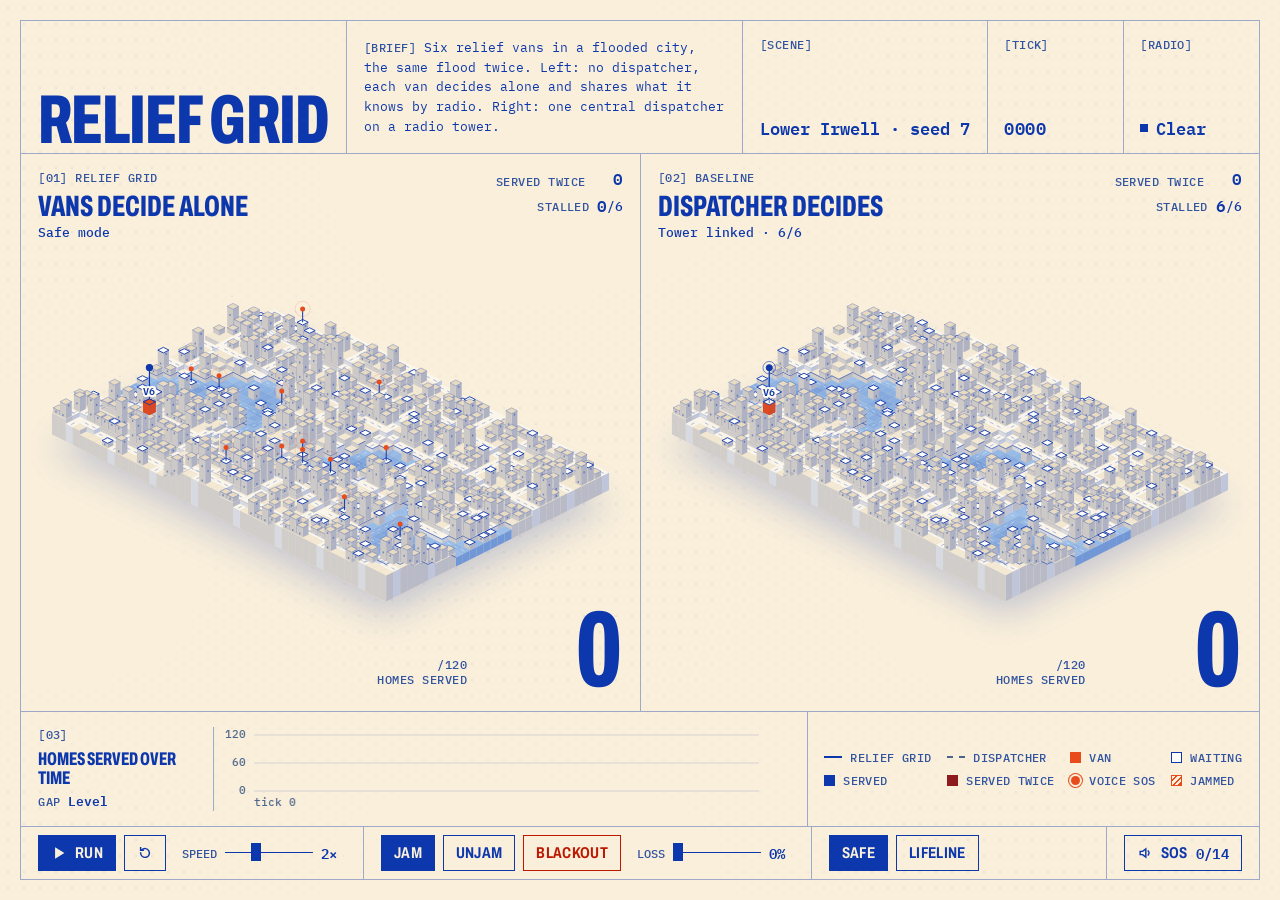
==== commit 123813b5: "U1: brush footprint preview, pixel-to-sharp map reveal, live gap readout - Hovering a map shows the " ====
--- a/sim/index.html
+++ b/sim/index.html
@@ -62,7 +62,7 @@
   </main>
 
   <figure class="trend">
-    <figcaption><span class="tag">[03]</span> Homes served over time</figcaption>
+    <figcaption><span class="tag">[03]</span><span>Homes served over time</span><span class="gap"><span class="tag">Gap</span> <output id="gap">Level</output></span></figcaption>
     <canvas id="trend" aria-label="Line chart of homes served over time, both systems"></canvas>
     <ul class="legend" aria-label="Legend">
       <li><i class="k line-ours"></i>Relief Grid</li>
--- a/sim/style.css
+++ b/sim/style.css
@@ -137,6 +137,7 @@
   padding: var(--cell); display: flex; flex-direction: column; justify-content: space-between; gap: var(--space-2);
   font: 750 1.15rem/1 var(--font-display); font-stretch: 62%; text-transform: uppercase;
 }
+.trend .gap { font: 600 0.82rem/1 var(--font-data); text-transform: none; white-space: nowrap; }
 .trend canvas { display: block; width: 100%; height: 84px; min-width: 0; align-self: center; border-left: 1px solid var(--rule); }
 .legend {
   list-style: none; margin: 0; padding: var(--space-3) var(--cell);
@@ -243,7 +244,7 @@
   html, body { height: auto; }
   .sheet { height: auto; }
   .mast { grid-template-columns: minmax(0, 1fr); }
-  .brief { border-left: 0; border-top: 1px solid var(--rule); }
+  .brief { border-left: 0; border-top: 1px solid var(--rule); max-width: none; }
   .meta > div { min-width: 0; }
   .meta dd { white-space: normal; }
   .plate { grid-template-columns: minmax(0, 1fr); }
@@ -251,7 +252,8 @@
   .board + .board { border-left: 0; border-top: 1px solid var(--rule); }
   .flap.big { font-size: 4.2rem; }
   .trend { grid-template-columns: minmax(0, 1fr); }
-  .trend figcaption { flex-direction: row; justify-content: flex-start; align-items: baseline; padding-bottom: 0; }
+  .trend figcaption { flex-direction: row; flex-wrap: wrap; justify-content: flex-start; align-items: baseline; padding-bottom: 0; }
+  .trend .gap { margin-left: auto; }
   .trend canvas { border-left: 0; height: 110px; }
   .legend { border-left: 0; border-top: 1px solid var(--rule); grid-template-columns: repeat(2, auto); justify-content: start; }
   .cell, .cell:last-child { margin-left: 0; flex-wrap: wrap; flex: 1 1 100%; border-left: 0; }
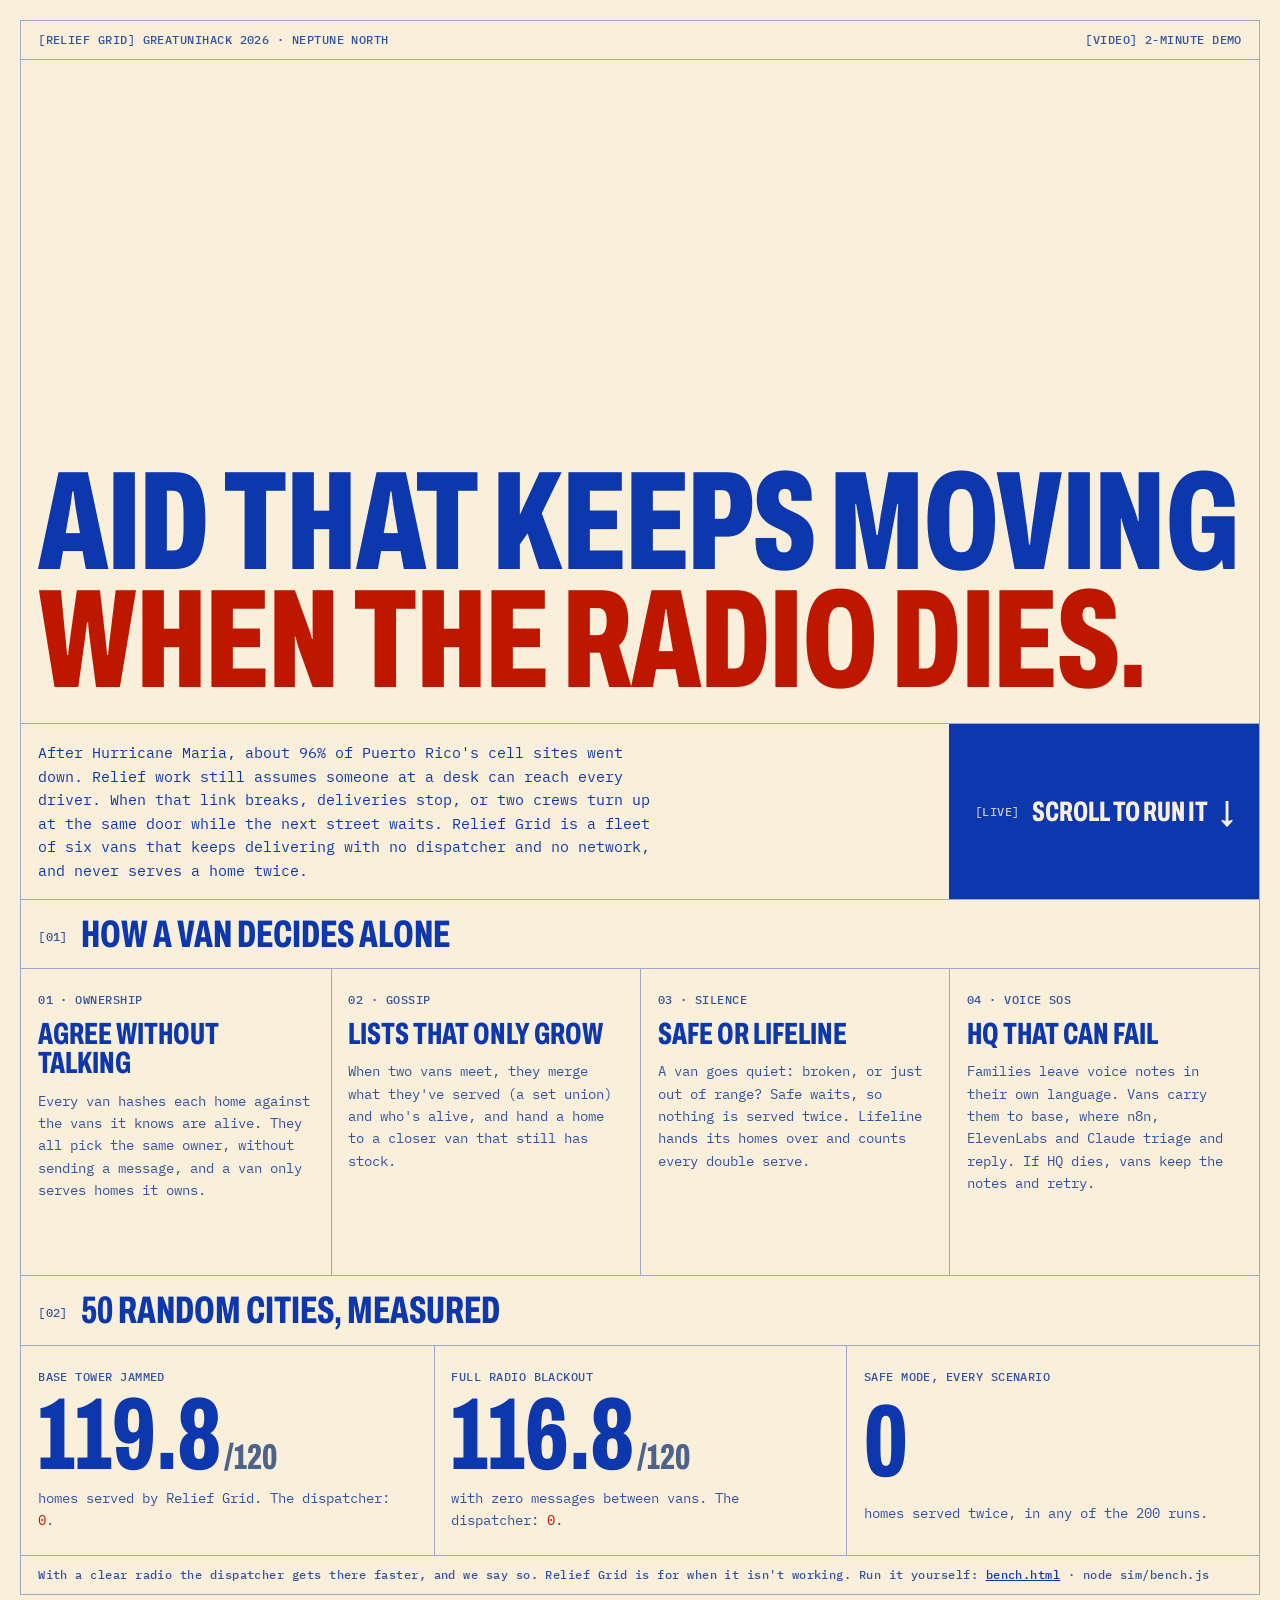
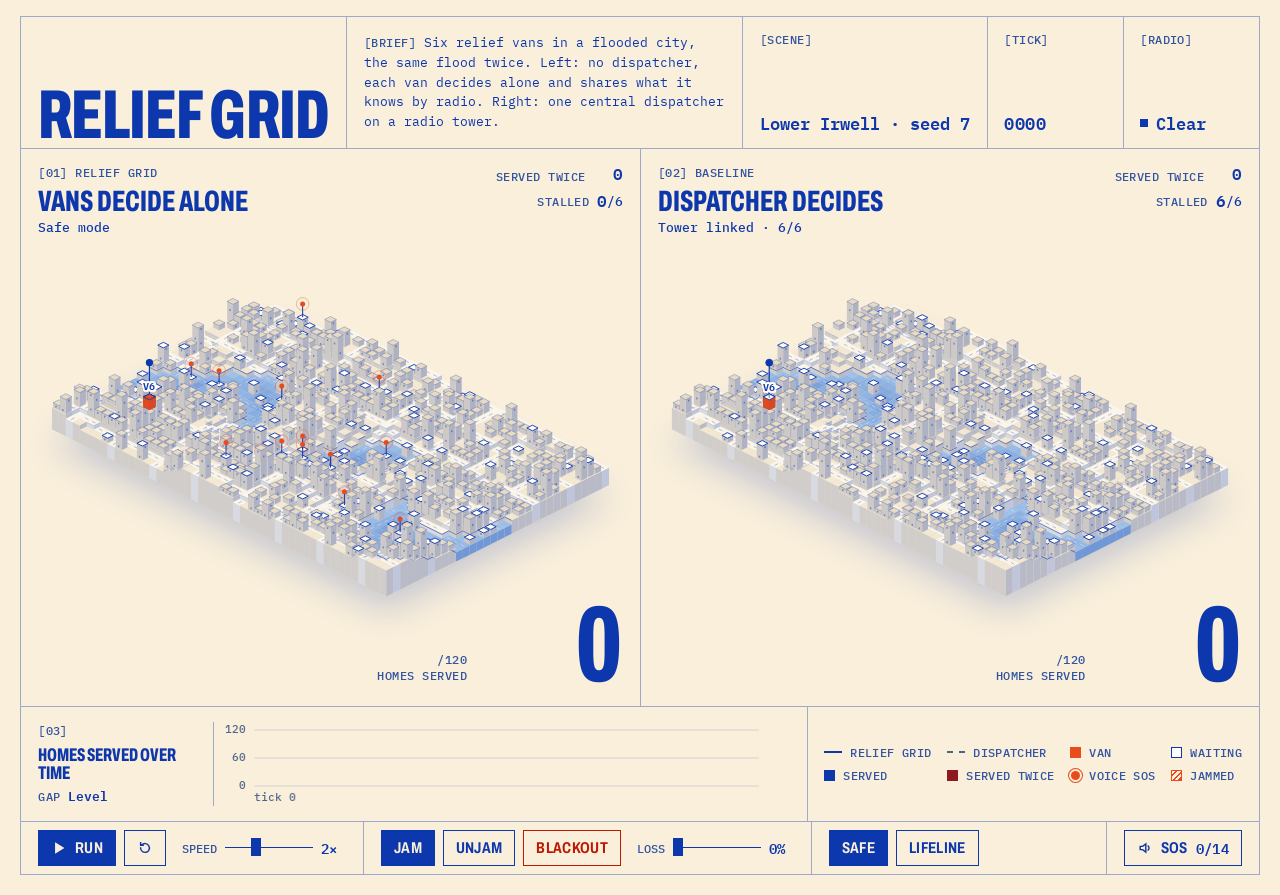
==== commit f589f621: "U1: scrollable intro above the live sim (problem, how it works, 50-seed results) Co-Authored-By: Cla" ====
--- a/sim/index.html
+++ b/sim/index.html
@@ -19,8 +19,40 @@
 
 <canvas id="bg" aria-hidden="true"></canvas>
 
+<!-- The brief, read top to bottom before the live sheet: problem, how it works, the numbers. -->
+<article class="intro" aria-label="About Relief Grid">
+  <section class="hero">
+    <div class="hero-top"><span class="tag">[Relief Grid] GreatUniHack 2026 · Neptune North</span><a class="tag" href="https://youtu.be/gYtxgIP4elE">[Video] 2-minute demo</a></div>
+    <h1 class="hero-line">Aid that keeps moving <span class="hl">when the radio dies.</span></h1>
+    <div class="hero-foot">
+      <p class="lede">After Hurricane Maria, about 96% of Puerto Rico's cell sites went down. Relief work still assumes someone at a desk can reach every driver. When that link breaks, deliveries stop, or two crews turn up at the same door while the next street waits. Relief Grid is a fleet of six vans that keeps delivering with no dispatcher and no network, and never serves a home twice.</p>
+      <a class="scroll-cue" href="#sim"><span class="tag">[Live]</span> Scroll to run it <span aria-hidden="true">↓</span></a>
+    </div>
+  </section>
+
+  <section class="how" aria-labelledby="howTitle">
+    <h2 class="sec-title" id="howTitle"><span class="tag">[01]</span> How a van decides alone</h2>
+    <ol class="steps">
+      <li><span class="tag">01 · Ownership</span><b>Agree without talking</b><p>Every van hashes each home against the vans it knows are alive. They all pick the same owner, without sending a message, and a van only serves homes it owns.</p></li>
+      <li><span class="tag">02 · Gossip</span><b>Lists that only grow</b><p>When two vans meet, they merge what they've served (a set union) and who's alive, and hand a home to a closer van that still has stock.</p></li>
+      <li><span class="tag">03 · Silence</span><b>Safe or Lifeline</b><p>A van goes quiet: broken, or just out of range? Safe waits, so nothing is served twice. Lifeline hands its homes over and counts every double serve.</p></li>
+      <li><span class="tag">04 · Voice SOS</span><b>HQ that can fail</b><p>Families leave voice notes in their own language. Vans carry them to base, where n8n, ElevenLabs and Claude triage and reply. If HQ dies, vans keep the notes and retry.</p></li>
+    </ol>
+  </section>
+
+  <section class="proof" aria-labelledby="proofTitle">
+    <h2 class="sec-title" id="proofTitle"><span class="tag">[02]</span> 50 random cities, measured</h2>
+    <div class="figs">
+      <div><span class="tag">Base tower jammed</span><b>119.8<small>/120</small></b><p>homes served by Relief Grid. The dispatcher: <span class="hl">0</span>.</p></div>
+      <div><span class="tag">Full radio blackout</span><b>116.8<small>/120</small></b><p>with zero messages between vans. The dispatcher: <span class="hl">0</span>.</p></div>
+      <div><span class="tag">Safe mode, every scenario</span><b>0</b><p>homes served twice, in any of the 200 runs.</p></div>
+    </div>
+    <p class="note tag">With a clear radio the dispatcher gets there faster, and we say so. Relief Grid is for when it isn't working. Run it yourself: <a href="bench.html">bench.html</a> · <code>node sim/bench.js</code></p>
+  </section>
+</article>
+
 <!-- One printed sheet of hairline cells: masthead, two maps of the same flood, the trend, the controls. -->
-<div class="sheet">
+<div class="sheet" id="sim">
   <header class="mast">
     <h1 class="mark" id="mark">Relief Grid</h1>
     <p class="brief"><span class="tag">[Brief]</span> Six relief vans in a flooded city, the same flood twice. Left: no dispatcher, each van decides alone and shares what it knows by radio. Right: one central dispatcher on a radio tower.</p>
--- a/sim/style.css
+++ b/sim/style.css
@@ -56,6 +56,75 @@
 
 /* Bracketed mono labels: the sheet's index marks. */
 .tag { font: 500 0.72rem/1.2 var(--font-data); letter-spacing: 0.04em; text-transform: uppercase; color: var(--ink-2); }
+
+/* ── The intro: read before the live sheet ─ */
+html { scroll-behavior: smooth; }
+.intro { padding: var(--gutter) var(--gutter) 0; }
+.intro > section { border: 1px solid var(--rule); }
+.intro > section + section { border-top: 0; }
+.hl { color: var(--signal-tx); }
+.hero { min-height: calc(100dvh - var(--gutter)); display: grid; grid-template-rows: auto 1fr auto; }
+.hero-top { display: flex; justify-content: space-between; gap: var(--space-4); padding: var(--space-3) var(--cell); border-bottom: 1px solid var(--rule); }
+.hero-top a { color: var(--ink-2); text-decoration: none; }
+.hero-top a:hover { color: var(--signal-tx); }
+.hero-line {
+  align-self: end; padding: 0 var(--cell) var(--space-5);
+  font: 800 clamp(3.6rem, 11vw, 12rem)/0.84 var(--font-display); font-stretch: 62%;
+  text-transform: uppercase; letter-spacing: -0.01em; overflow-wrap: anywhere; min-width: 0;
+  animation: rise 900ms var(--ease-out) both;
+}
+.hero-line .hl { display: block; }
+.hero-foot { display: grid; grid-template-columns: minmax(0, 1fr) auto; align-items: end; border-top: 1px solid var(--rule); }
+.lede { padding: var(--cell); font: 400 clamp(0.95rem, 1.1vw, 1.12rem)/1.55 var(--font-data); max-width: 72ch; }
+.scroll-cue {
+  display: flex; align-items: center; gap: var(--space-3); align-self: stretch; padding: var(--cell) calc(var(--cell) * 1.5);
+  border-left: 1px solid var(--rule); color: var(--paper); background: var(--ink); text-decoration: none;
+  font: 750 clamp(1.4rem, 2.2vw, 2.2rem)/1 var(--font-display); font-stretch: 62%; text-transform: uppercase; white-space: nowrap;
+}
+.scroll-cue .tag { color: var(--paper); opacity: 0.8; }
+.scroll-cue:hover { background: var(--signal-lo); }
+.scroll-cue span[aria-hidden] { animation: nudge 1.6s var(--ease-out) infinite; }
+@keyframes nudge { 50% { transform: translateY(5px); } }
+.sec-title {
+  padding: var(--space-4) var(--cell); border-bottom: 1px solid var(--rule);
+  font: 750 clamp(1.6rem, 3vw, 3rem)/0.95 var(--font-display); font-stretch: 62%; text-transform: uppercase;
+}
+.sec-title .tag { vertical-align: middle; margin-right: var(--space-2); }
+.steps { list-style: none; margin: 0; padding: 0; display: grid; grid-template-columns: repeat(4, minmax(0, 1fr)); }
+.steps li { padding: var(--space-5) var(--cell) var(--space-6); border-left: 1px solid var(--rule); display: grid; gap: var(--space-3); align-content: start; min-height: 34vh; }
+.steps li:first-child { border-left: 0; }
+.steps b { font: 750 clamp(1.5rem, 2.4vw, 2.4rem)/0.95 var(--font-display); font-stretch: 62%; text-transform: uppercase; }
+.steps p, .figs p { font: 400 0.9rem/1.55 var(--font-data); color: var(--ink-2); max-width: 46ch; }
+.figs { display: grid; grid-template-columns: repeat(3, minmax(0, 1fr)); }
+.figs > div { padding: var(--space-5) var(--cell); border-left: 1px solid var(--rule); display: grid; gap: var(--space-2); }
+.figs > div:first-child { border-left: 0; }
+.figs b { font: 800 clamp(4rem, 8vw, 8.5rem)/0.85 var(--font-display); font-stretch: 62%; }
+.figs small { font-size: 0.35em; color: var(--ink-3); margin-left: 0.1em; }
+.note { display: block; padding: var(--space-3) var(--cell); border-top: 1px solid var(--rule); text-transform: none; }
+.note a { color: var(--ink); }
+.note code { font: inherit; }
+.sheet { scroll-margin-top: 0; }
+@media (max-width: 980px) {
+  .steps { grid-template-columns: repeat(2, minmax(0, 1fr)); }
+  .steps li:nth-child(3) { border-left: 0; }
+  .steps li:nth-child(n+3) { border-top: 1px solid var(--rule); }
+  .steps li { min-height: 0; }
+  .figs { grid-template-columns: minmax(0, 1fr); }
+  .figs > div { border-left: 0; }
+  .figs > div + div { border-top: 1px solid var(--rule); }
+  .hero-foot { grid-template-columns: minmax(0, 1fr); }
+  .scroll-cue { border-left: 0; border-top: 1px solid var(--rule); }
+}
+@media (max-width: 520px) {
+  .steps { grid-template-columns: minmax(0, 1fr); }
+  .steps li { border-left: 0; }
+  .steps li + li { border-top: 1px solid var(--rule); }
+  .hero-top { flex-direction: column; }
+}
+@media (prefers-reduced-motion: reduce) {
+  html { scroll-behavior: auto; }
+  .hero-line, .scroll-cue span[aria-hidden] { animation: none; }
+}
 
 /* ── The sheet ───────────────────────────── */
 .sheet {
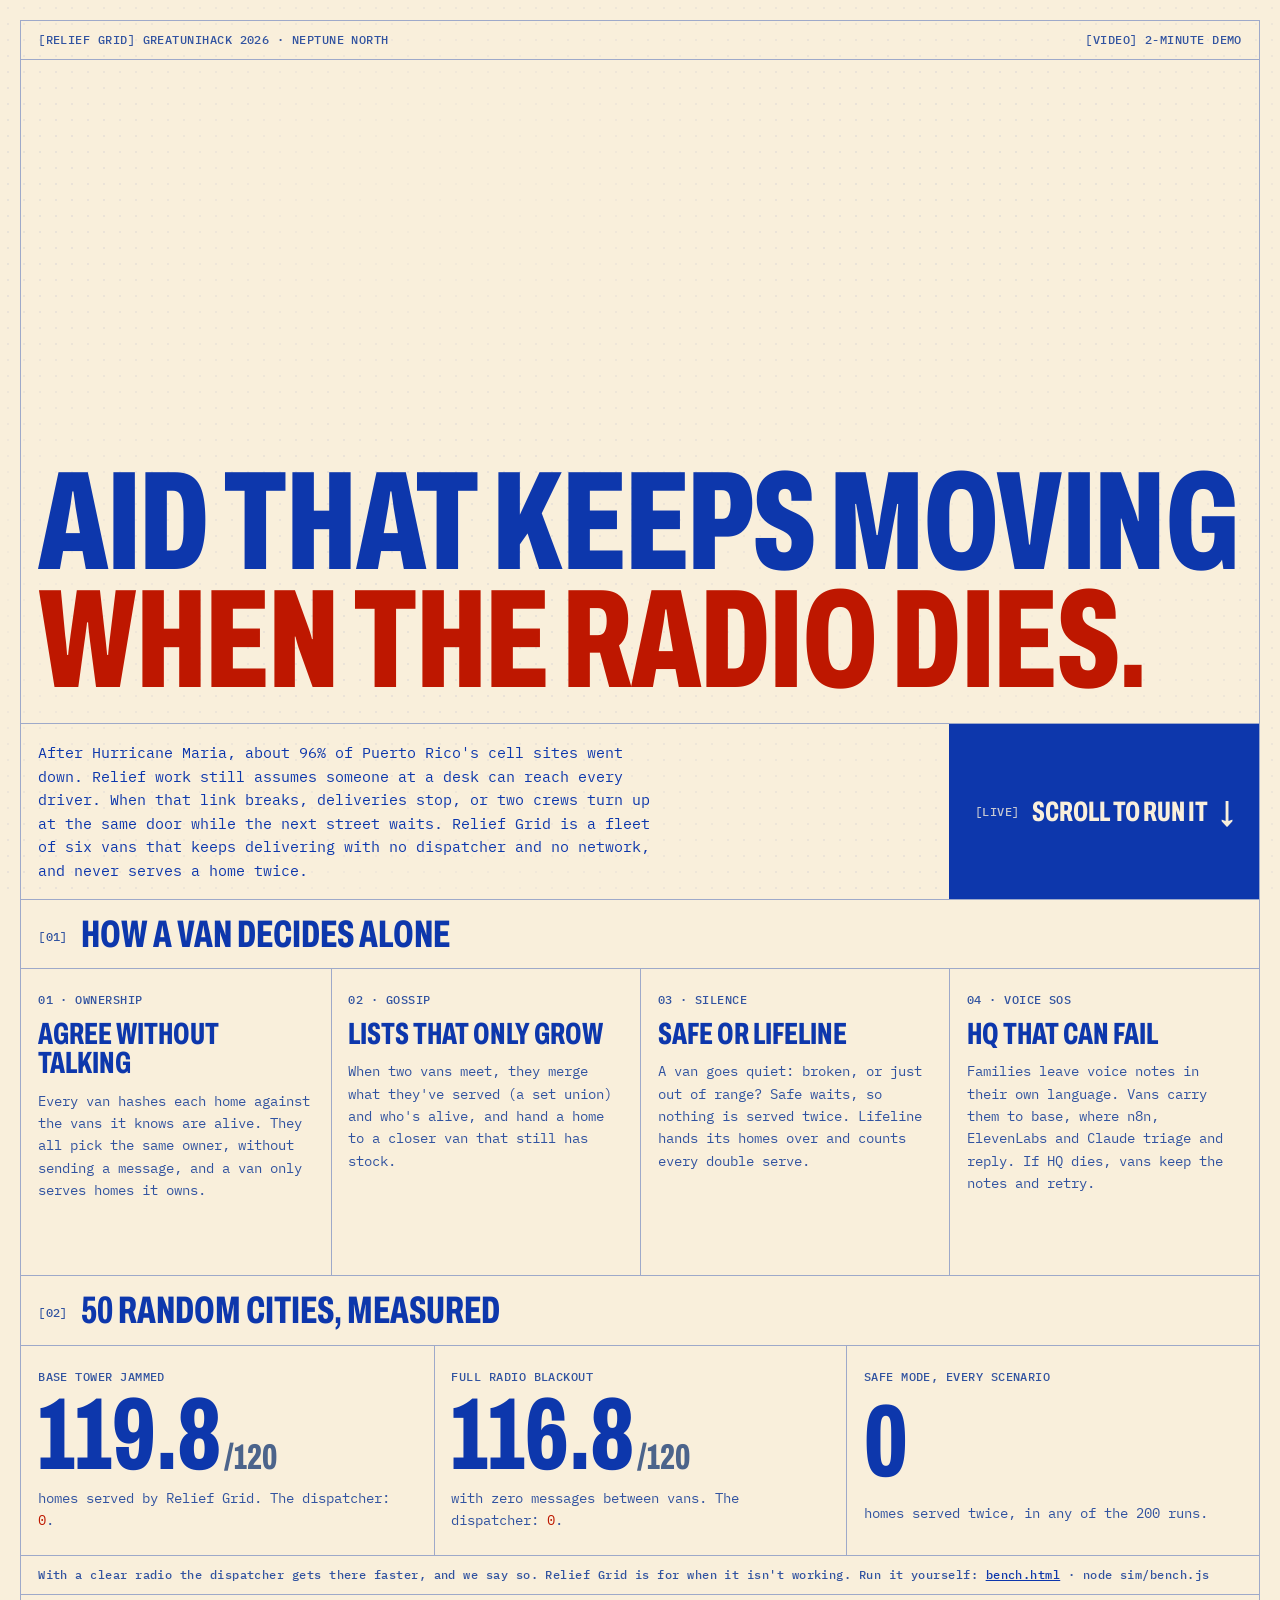
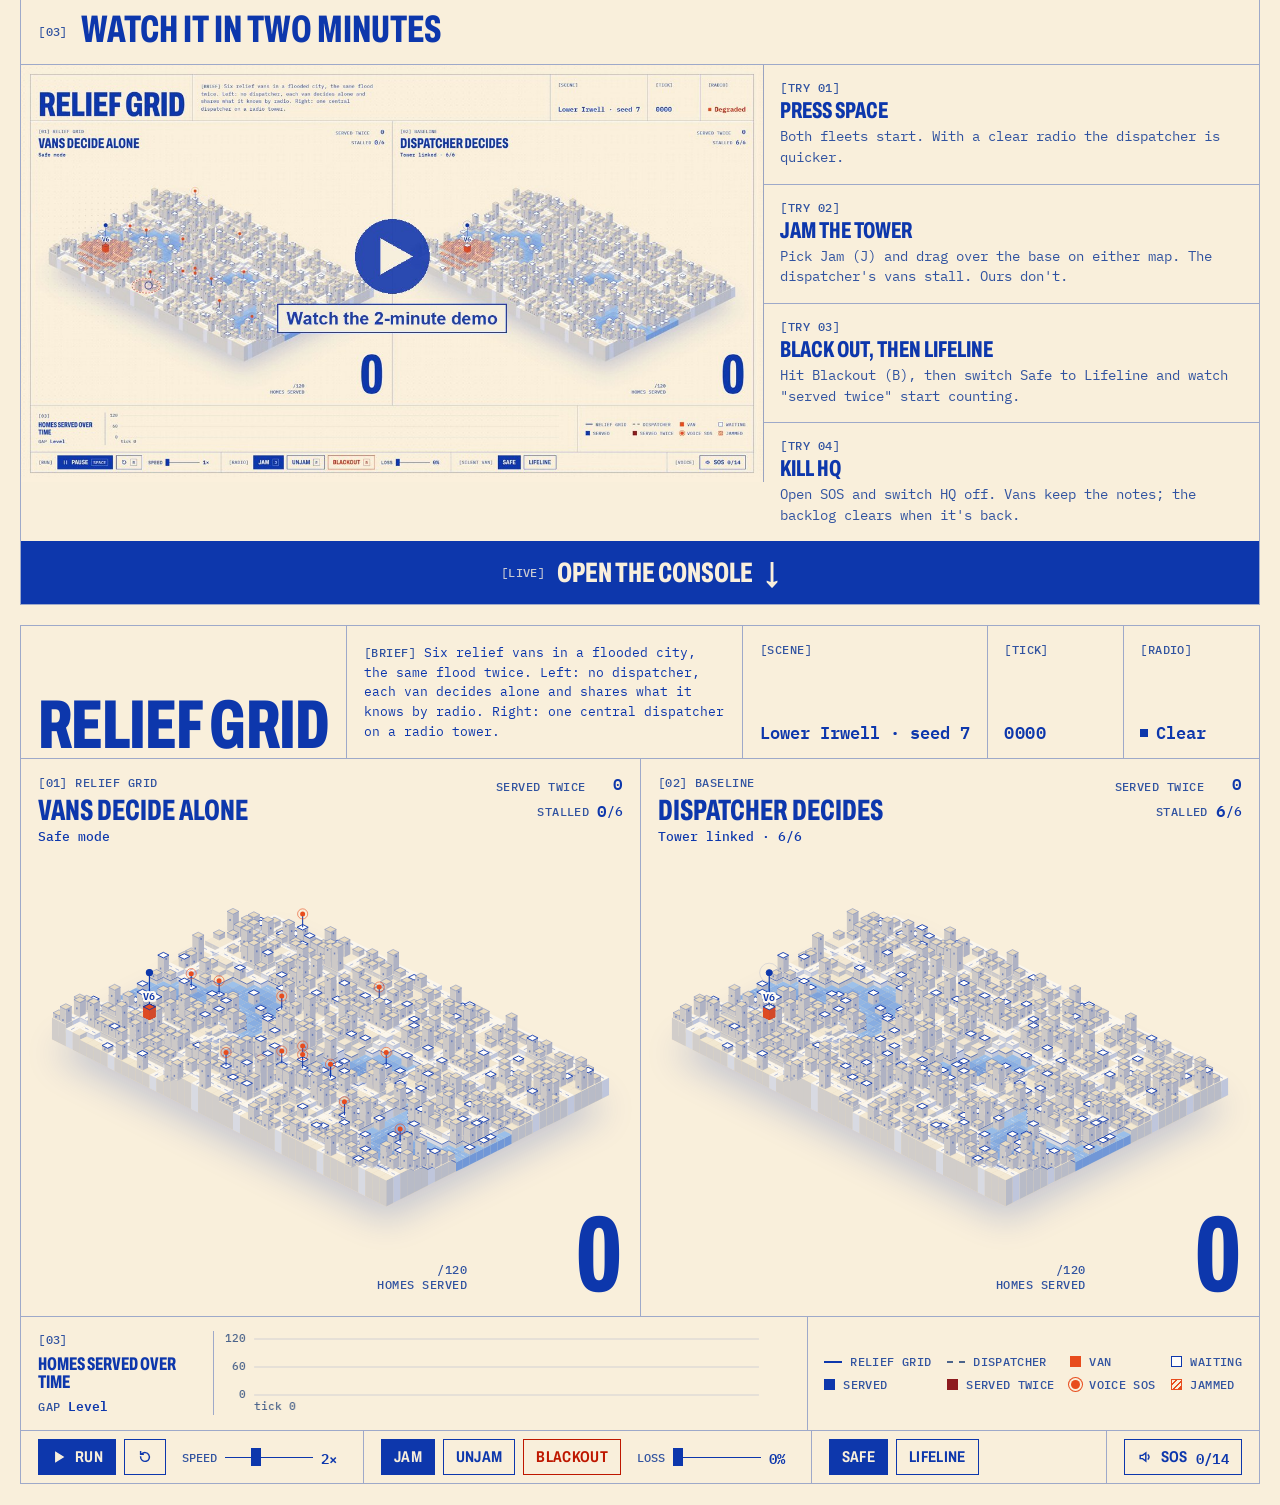
==== commit f48d46b3: "U1: intro video (click to play), try-it guide, scroll reveals and count-up figures Co-Authored-By: C" ====
--- a/sim/index.html
+++ b/sim/index.html
@@ -30,7 +30,7 @@
     </div>
   </section>
 
-  <section class="how" aria-labelledby="howTitle">
+  <section class="reveal how" aria-labelledby="howTitle">
     <h2 class="sec-title" id="howTitle"><span class="tag">[01]</span> How a van decides alone</h2>
     <ol class="steps">
       <li><span class="tag">01 · Ownership</span><b>Agree without talking</b><p>Every van hashes each home against the vans it knows are alive. They all pick the same owner, without sending a message, and a van only serves homes it owns.</p></li>
@@ -40,14 +40,28 @@
     </ol>
   </section>
 
-  <section class="proof" aria-labelledby="proofTitle">
+  <section class="reveal proof" aria-labelledby="proofTitle">
     <h2 class="sec-title" id="proofTitle"><span class="tag">[02]</span> 50 random cities, measured</h2>
     <div class="figs">
-      <div><span class="tag">Base tower jammed</span><b>119.8<small>/120</small></b><p>homes served by Relief Grid. The dispatcher: <span class="hl">0</span>.</p></div>
-      <div><span class="tag">Full radio blackout</span><b>116.8<small>/120</small></b><p>with zero messages between vans. The dispatcher: <span class="hl">0</span>.</p></div>
+      <div><span class="tag">Base tower jammed</span><b><span data-count="119.8">119.8</span><small>/120</small></b><p>homes served by Relief Grid. The dispatcher: <span class="hl">0</span>.</p></div>
+      <div><span class="tag">Full radio blackout</span><b><span data-count="116.8">116.8</span><small>/120</small></b><p>with zero messages between vans. The dispatcher: <span class="hl">0</span>.</p></div>
       <div><span class="tag">Safe mode, every scenario</span><b>0</b><p>homes served twice, in any of the 200 runs.</p></div>
     </div>
     <p class="note tag">With a clear radio the dispatcher gets there faster, and we say so. Relief Grid is for when it isn't working. Run it yourself: <a href="bench.html">bench.html</a> · <code>node sim/bench.js</code></p>
+  </section>
+
+  <section class="reveal watch" aria-labelledby="watchTitle">
+    <h2 class="sec-title" id="watchTitle"><span class="tag">[03]</span> Watch it in two minutes</h2>
+    <div class="watch-body">
+      <div class="frame"><a class="poster" href="https://youtu.be/gYtxgIP4elE" aria-label="Watch the demo on YouTube"><img src="video-poster.jpg" alt="" loading="lazy"></a></div>
+      <ol class="try">
+        <li><span class="tag">[Try 01]</span><b>Press Space</b><p>Both fleets start. With a clear radio the dispatcher is quicker.</p></li>
+        <li><span class="tag">[Try 02]</span><b>Jam the tower</b><p>Pick Jam (J) and drag over the base on either map. The dispatcher's vans stall. Ours don't.</p></li>
+        <li><span class="tag">[Try 03]</span><b>Black out, then Lifeline</b><p>Hit Blackout (B), then switch Safe to Lifeline and watch "served twice" start counting.</p></li>
+        <li><span class="tag">[Try 04]</span><b>Kill HQ</b><p>Open SOS and switch HQ off. Vans keep the notes; the backlog clears when it's back.</p></li>
+      </ol>
+    </div>
+    <a class="scroll-cue wide" href="#sim"><span class="tag">[Live]</span> Open the console <span aria-hidden="true">↓</span></a>
   </section>
 </article>
 
--- a/sim/style.css
+++ b/sim/style.css
@@ -104,6 +104,28 @@
 .note a { color: var(--ink); }
 .note code { font: inherit; }
 .sheet { scroll-margin-top: 0; }
+.watch-body { display: grid; grid-template-columns: minmax(0, 1.5fr) minmax(0, 1fr); }
+.frame { aspect-ratio: 16 / 9; border-right: 1px solid var(--rule); background: var(--paper-2); }
+.frame { position: relative; }
+.frame iframe { position: relative; width: 100%; height: 100%; border: 0; display: block; }
+.poster, .poster img { position: absolute; inset: 0; width: 100%; height: 100%; object-fit: cover; display: block; }
+.try { list-style: none; margin: 0; padding: 0; display: grid; grid-auto-rows: 1fr; }
+.try li { padding: var(--space-4) var(--cell); display: grid; gap: var(--space-1); align-content: center; }
+.try li + li { border-top: 1px solid var(--rule); }
+.try b { font: 750 clamp(1.3rem, 1.8vw, 1.9rem)/1 var(--font-display); font-stretch: 62%; text-transform: uppercase; }
+.try p { font: 400 0.86rem/1.5 var(--font-data); color: var(--ink-2); }
+.scroll-cue.wide { justify-content: center; border-left: 0; border-top: 1px solid var(--rule); }
+/* Sections rise in as they scroll into view (ui.js adds .in). */
+.reveal .steps li, .reveal .figs > div, .reveal .try li, .reveal .frame { opacity: 0; transform: translateY(18px);
+  transition: opacity .7s var(--ease-out), transform .7s var(--ease-out); transition-delay: calc(var(--n, 0) * 90ms); }
+.reveal.in .steps li, .reveal.in .figs > div, .reveal.in .try li, .reveal.in .frame { opacity: 1; transform: none; }
+@media (max-width: 980px) {
+  .watch-body { grid-template-columns: minmax(0, 1fr); }
+  .frame { border-right: 0; border-bottom: 1px solid var(--rule); }
+}
+@media (prefers-reduced-motion: reduce) {
+  .reveal .steps li, .reveal .figs > div, .reveal .try li, .reveal .frame { opacity: 1; transform: none; transition: none; }
+}
 @media (max-width: 980px) {
   .steps { grid-template-columns: repeat(2, minmax(0, 1fr)); }
   .steps li:nth-child(3) { border-left: 0; }
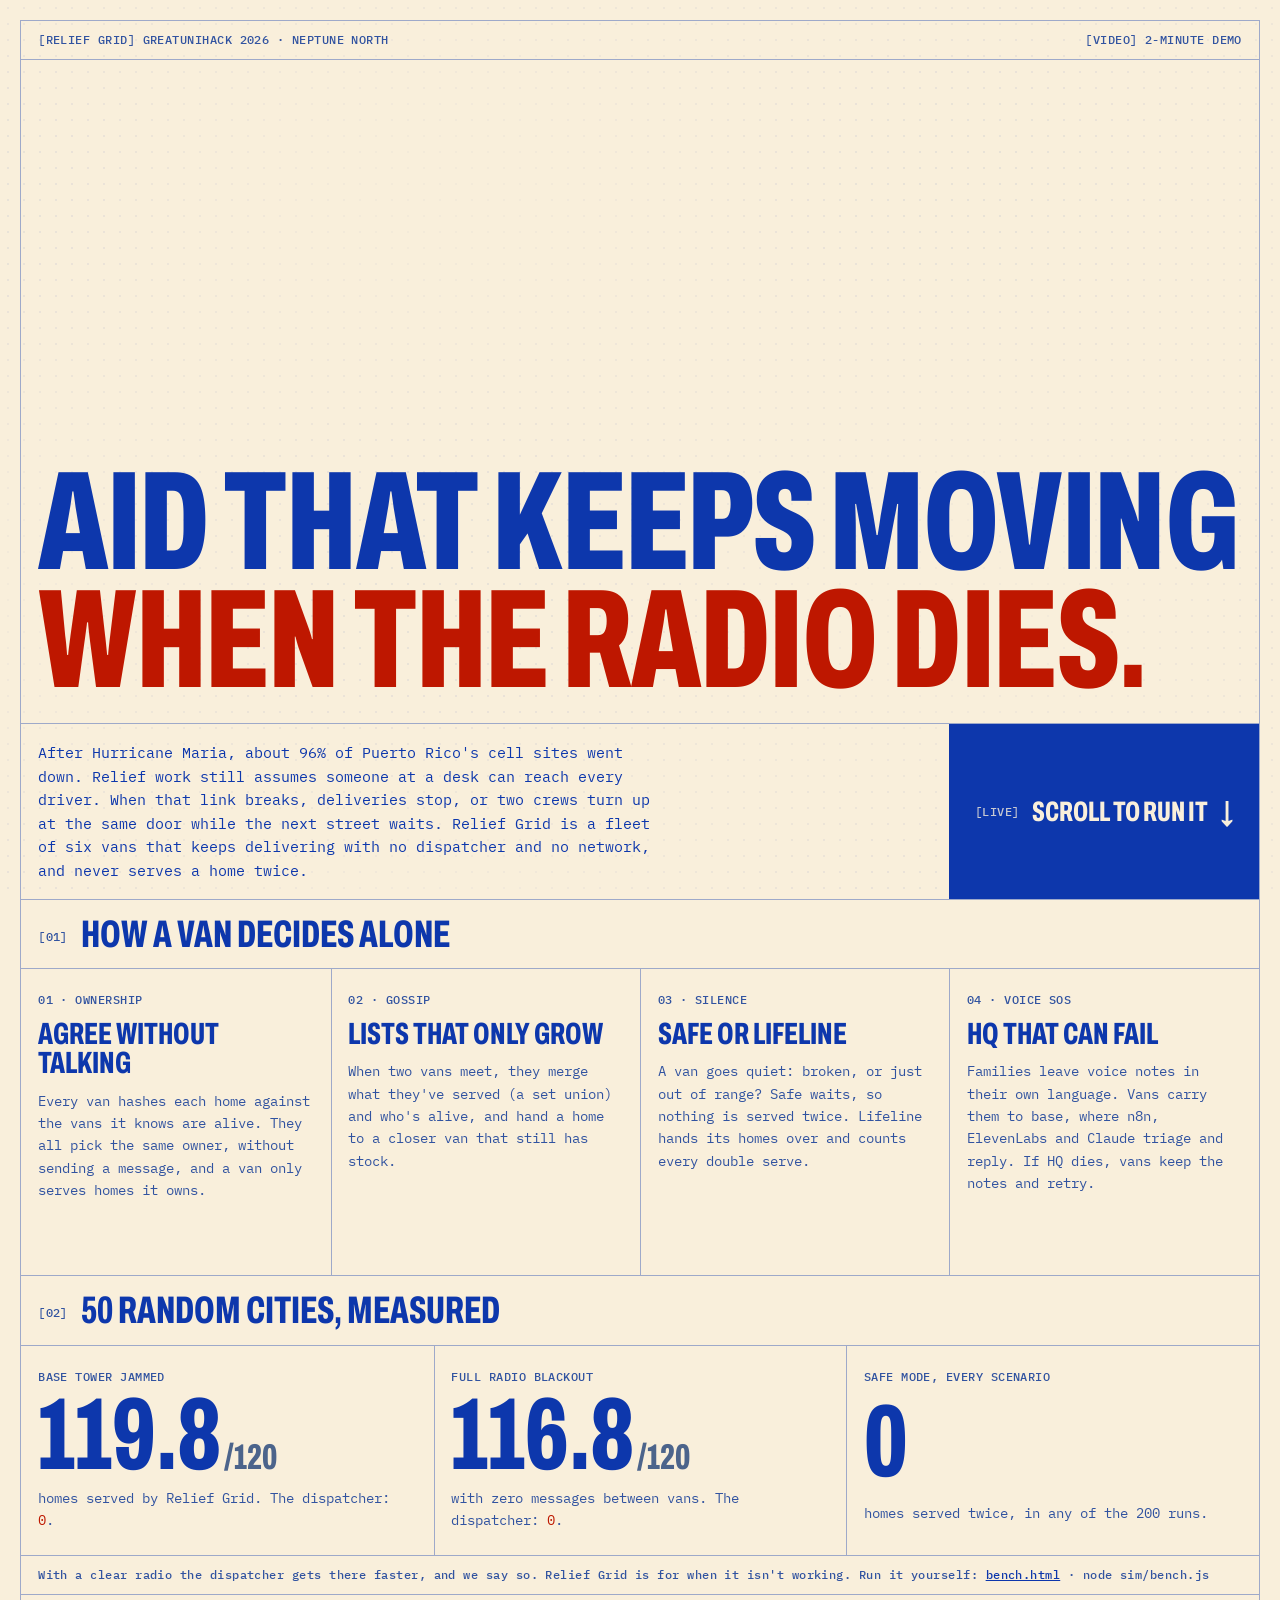
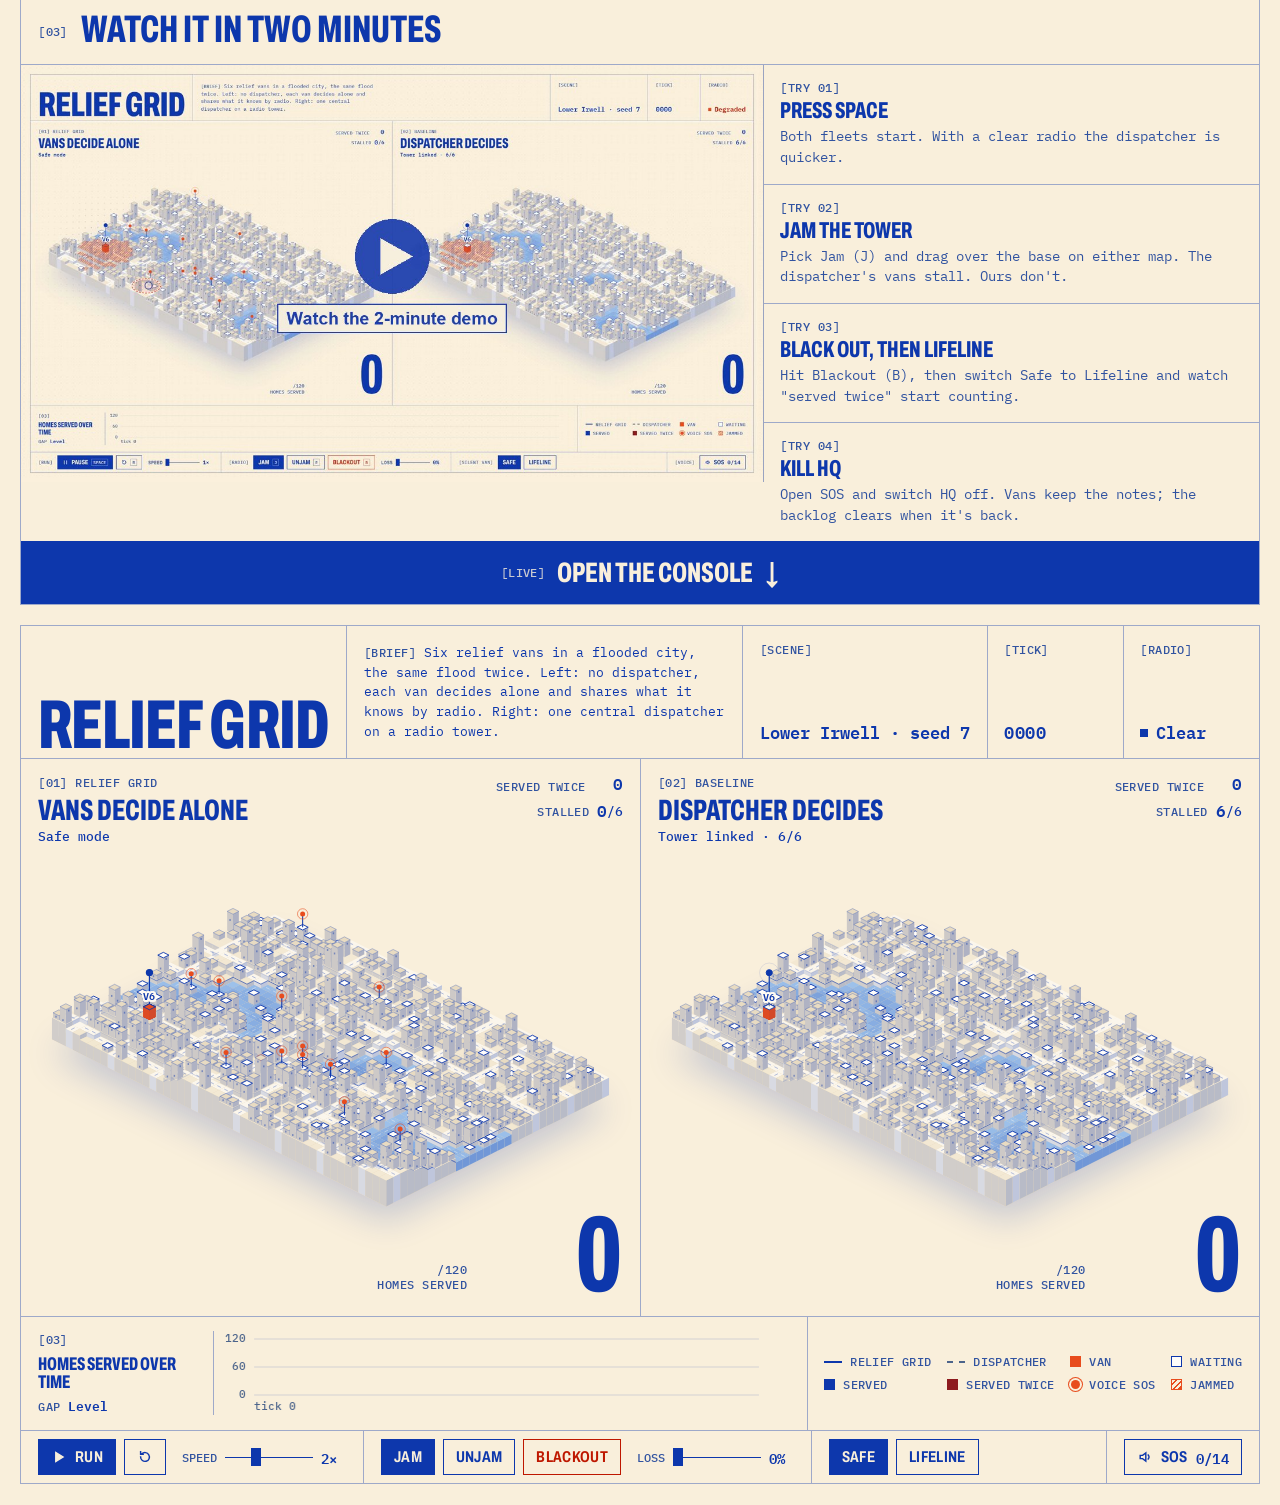
==== commit 398de3b6: "U1: version the CSS and JS links so browsers never show the intro with a stale stylesheet Co-Authore" ====
--- a/sim/index.html
+++ b/sim/index.html
@@ -7,7 +7,7 @@
 <link rel="preconnect" href="https://fonts.googleapis.com">
 <link rel="preconnect" href="https://fonts.gstatic.com" crossorigin>
 <link rel="stylesheet" href="https://fonts.googleapis.com/css2?family=Archivo:wdth,wght@62..125,400..800&family=IBM+Plex+Mono:wght@400;500;600&display=swap">
-<link rel="stylesheet" href="style.css">
+<link rel="stylesheet" href="style.css?v=3">
 </head>
 <body>
 <svg width="0" height="0" style="position:absolute" aria-hidden="true">
@@ -157,6 +157,6 @@
   <ol class="sos" id="sosList"></ol>
 </section>
 
-<script type="module" src="ui.js"></script>
+<script type="module" src="ui.js?v=3"></script>
 </body>
 </html>
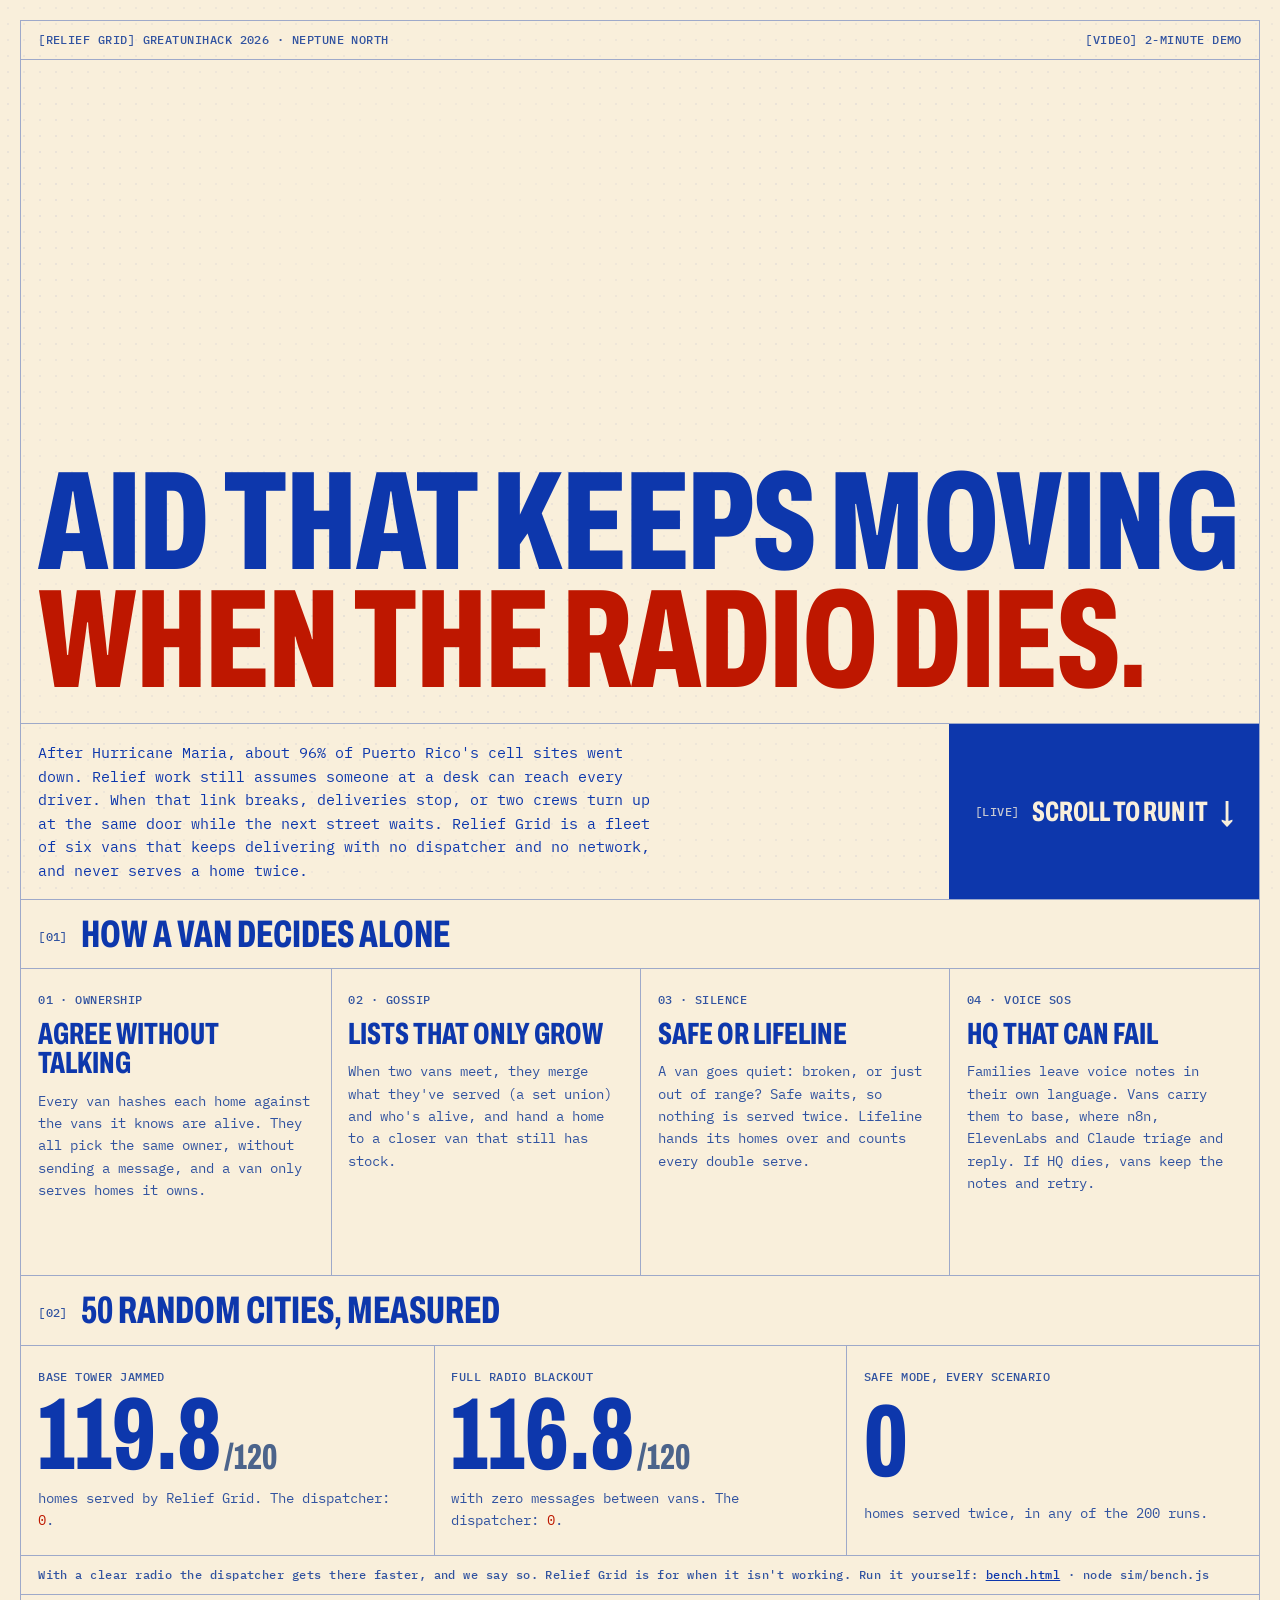
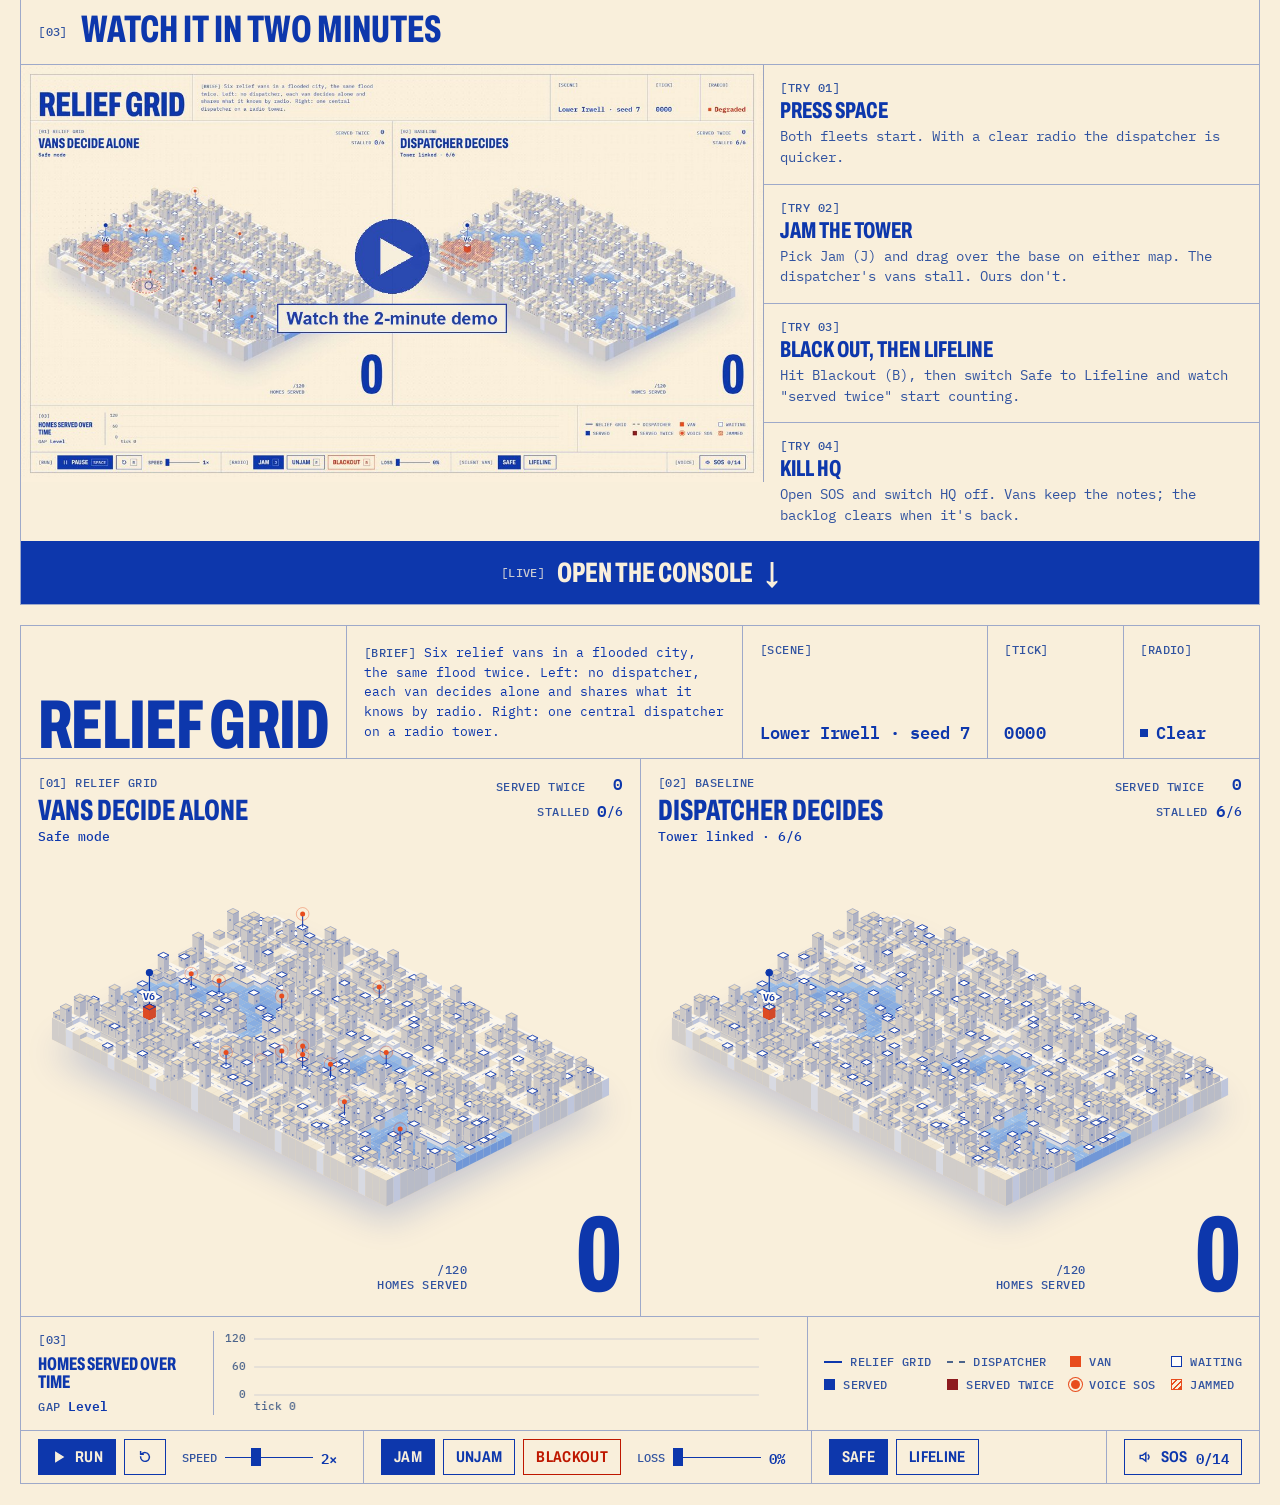
==== commit 31f75c8e: "U1: show HQ in the SOS panel (n8n, ElevenLabs Scribe, Claude, ElevenLabs voice) Pipeline block with " ====
--- a/sim/index.html
+++ b/sim/index.html
@@ -7,7 +7,7 @@
 <link rel="preconnect" href="https://fonts.googleapis.com">
 <link rel="preconnect" href="https://fonts.gstatic.com" crossorigin>
 <link rel="stylesheet" href="https://fonts.googleapis.com/css2?family=Archivo:wdth,wght@62..125,400..800&family=IBM+Plex+Mono:wght@400;500;600&display=swap">
-<link rel="stylesheet" href="style.css?v=3">
+<link rel="stylesheet" href="style.css?v=4">
 </head>
 <body>
 <svg width="0" height="0" style="position:absolute" aria-hidden="true">
@@ -154,9 +154,18 @@
     <button class="switch" id="hqSwitch" role="switch" aria-checked="true"><span>HQ online</span></button>
   </div>
   <p class="hint">Carried van to van, then to HQ for transcription and a spoken reply.</p>
+  <div class="hq" aria-label="HQ pipeline">
+    <p class="tag">[HQ] n8n workflow</p>
+    <ol class="pipe">
+      <li><b>ElevenLabs Scribe</b><small>transcribe, any language</small></li>
+      <li><b>Claude</b><small>translate, triage needs and urgency</small></li>
+      <li><b>ElevenLabs voice</b><small>spoken reply in their language</small></li>
+    </ol>
+    <p class="hqline" id="hqLine"></p>
+  </div>
   <ol class="sos" id="sosList"></ol>
 </section>
 
-<script type="module" src="ui.js?v=3"></script>
+<script type="module" src="ui.js?v=4"></script>
 </body>
 </html>
--- a/sim/style.css
+++ b/sim/style.css
@@ -360,3 +360,17 @@
   .flap b.turn, .mark span { animation: none; }
   * { transition-duration: 1ms !important; }
 }
+
+/* ── HQ pipeline inside the SOS panel ── */
+.hq { margin: 0 0 var(--space-3); padding: var(--space-2) var(--space-3); border: 1px solid var(--ink); background: var(--paper-2); }
+.hq .tag { margin: 0 0 var(--space-2); font: 600 0.72rem var(--font-data); text-transform: uppercase; }
+.pipe { list-style: none; margin: 0; padding: 0; display: grid; grid-template-columns: repeat(3, 1fr); gap: var(--space-2); }
+.pipe li { position: relative; font: 500 0.74rem/1.3 var(--font-data); }
+.pipe li + li::before { content: "→"; position: absolute; left: calc(-1 * var(--space-2) - 2px); color: var(--ink-2); }
+.pipe b { display: block; font-weight: 700; }
+.pipe small { color: var(--ink-2); }
+.hqline { margin: var(--space-2) 0 0; font: 500 0.74rem/1.4 var(--font-data); color: var(--ink-2); }
+.hqline[data-s="up"] { color: var(--ink); }
+.hqline[data-s="down"] { color: var(--signal-tx); }
+.sos .triage { display: block; margin-top: 2px; font: 500 0.7rem/1.35 var(--font-data); color: var(--ink-2); white-space: normal; }
+.sos .triage .urgent { color: var(--signal-tx); font-weight: 700; }
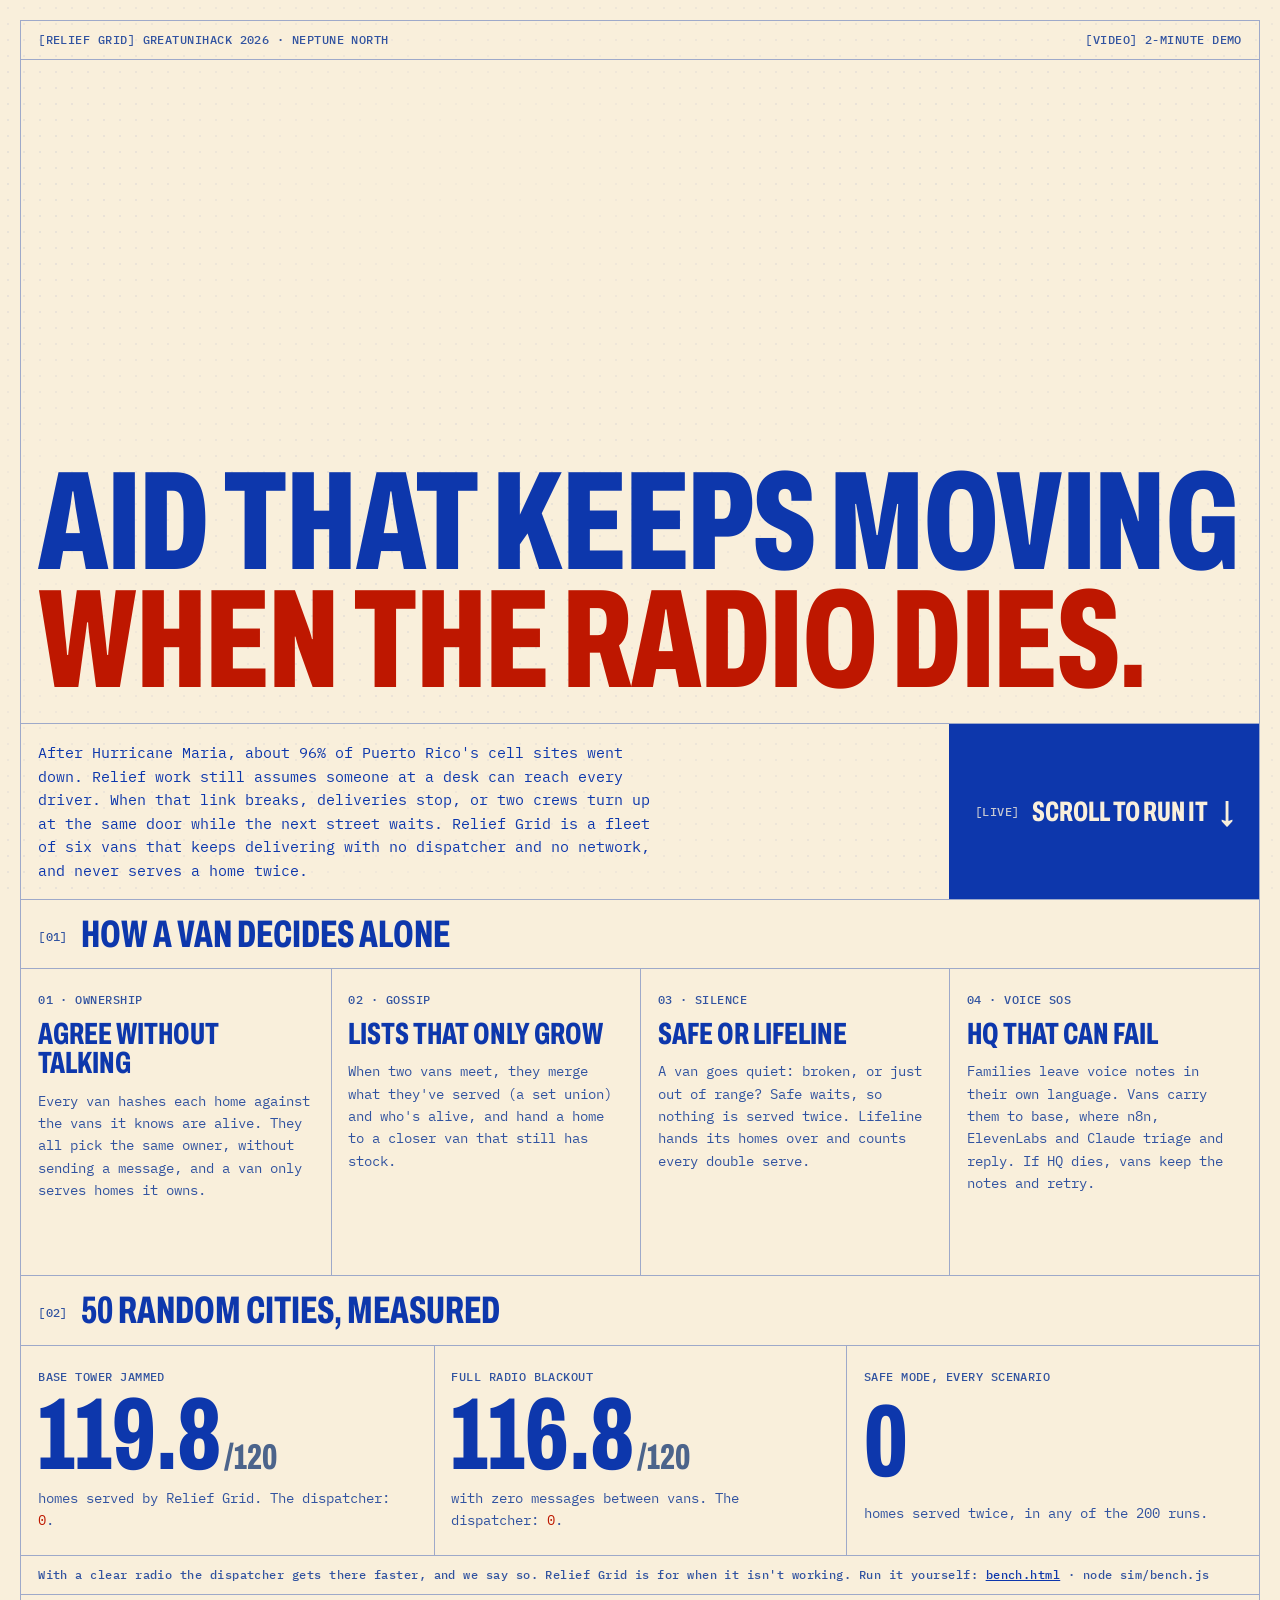
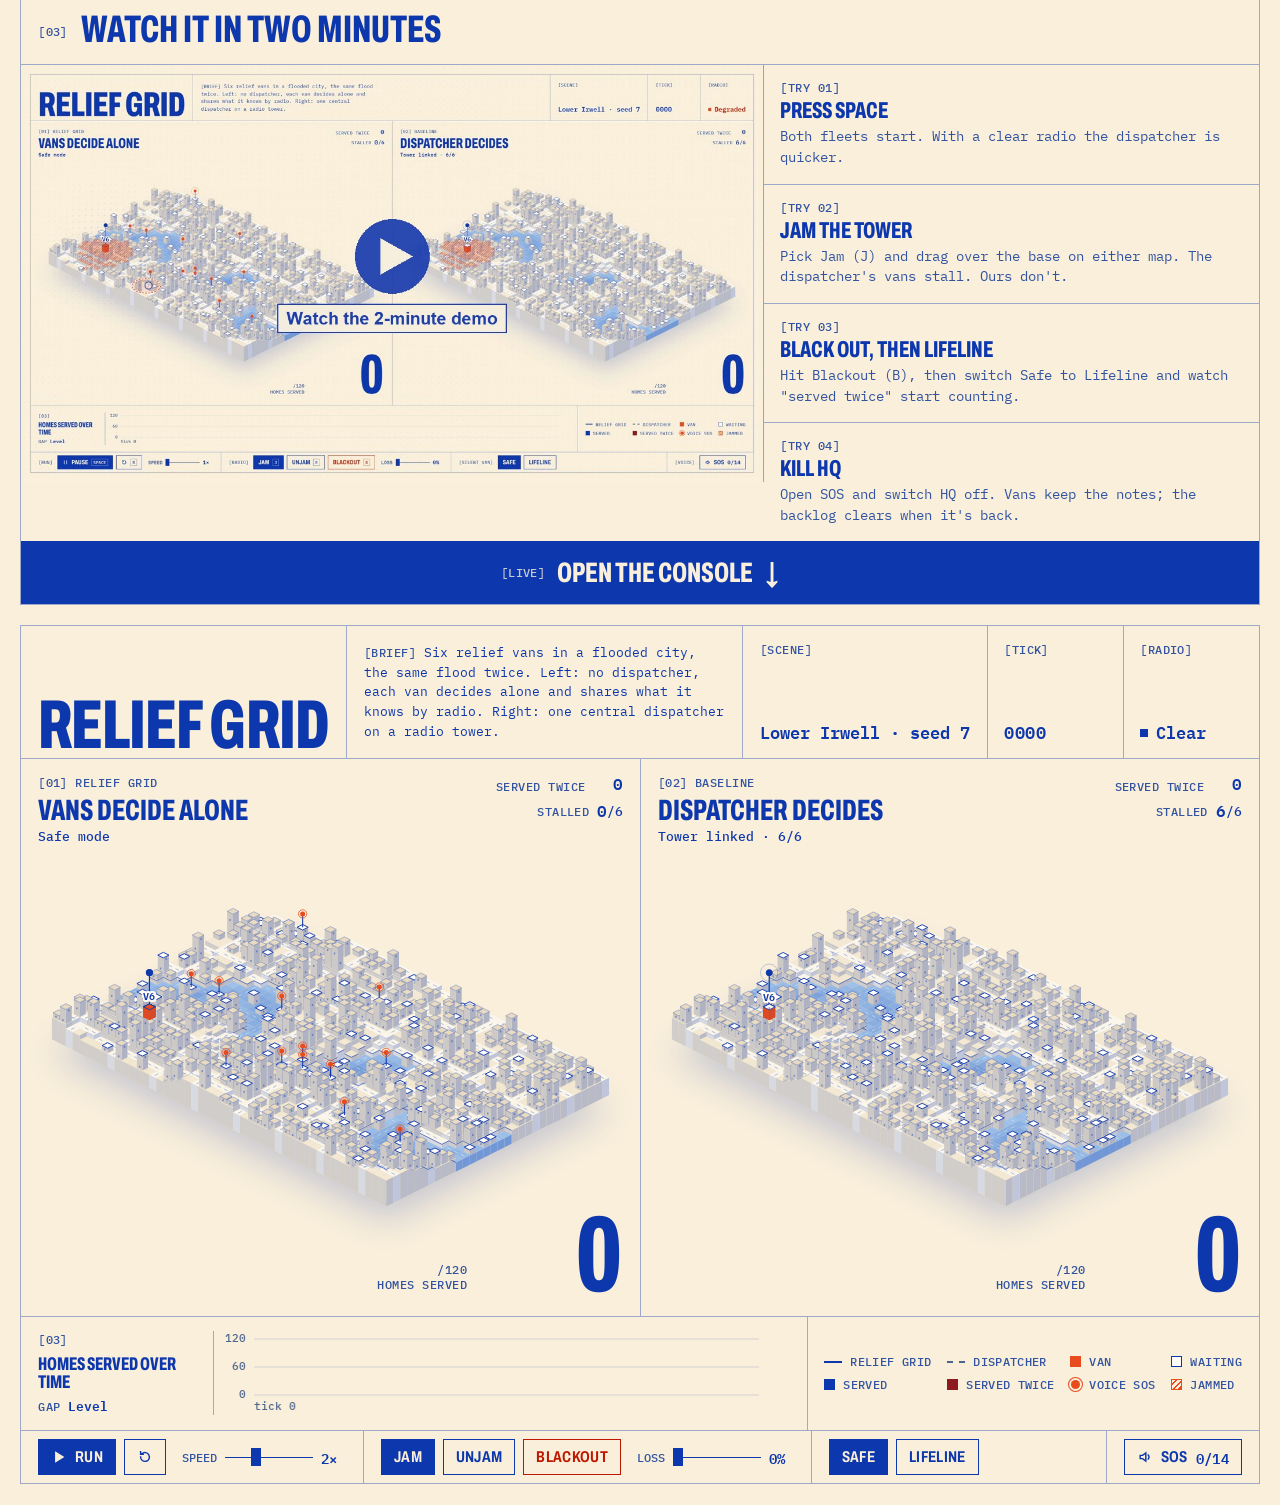
==== commit a10cc93c: "U1: fix all-black maps in Safari (canvas ignores oklch colours) Convert the oklch CSS colours to rgb" ====
--- a/sim/index.html
+++ b/sim/index.html
@@ -166,6 +166,6 @@
   <ol class="sos" id="sosList"></ol>
 </section>
 
-<script type="module" src="ui.js?v=4"></script>
+<script type="module" src="ui.js?v=5"></script>
 </body>
 </html>
